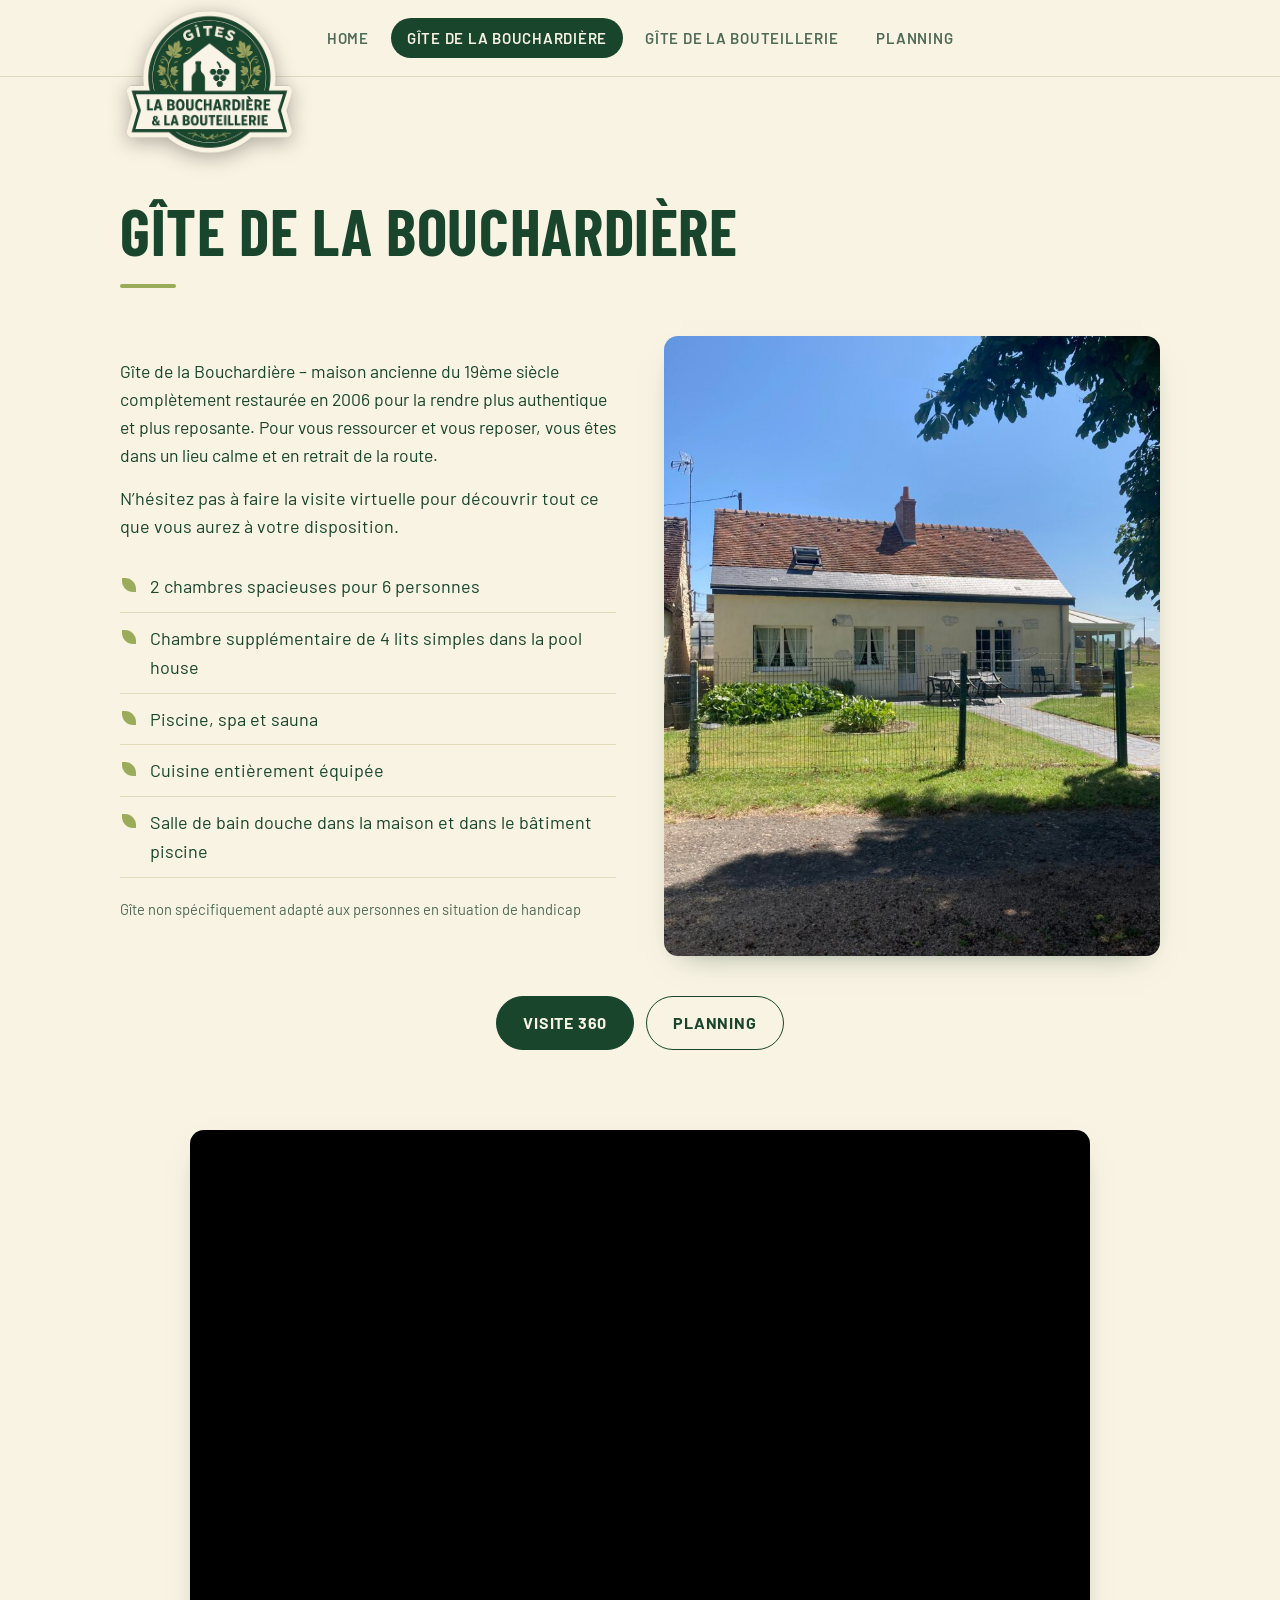
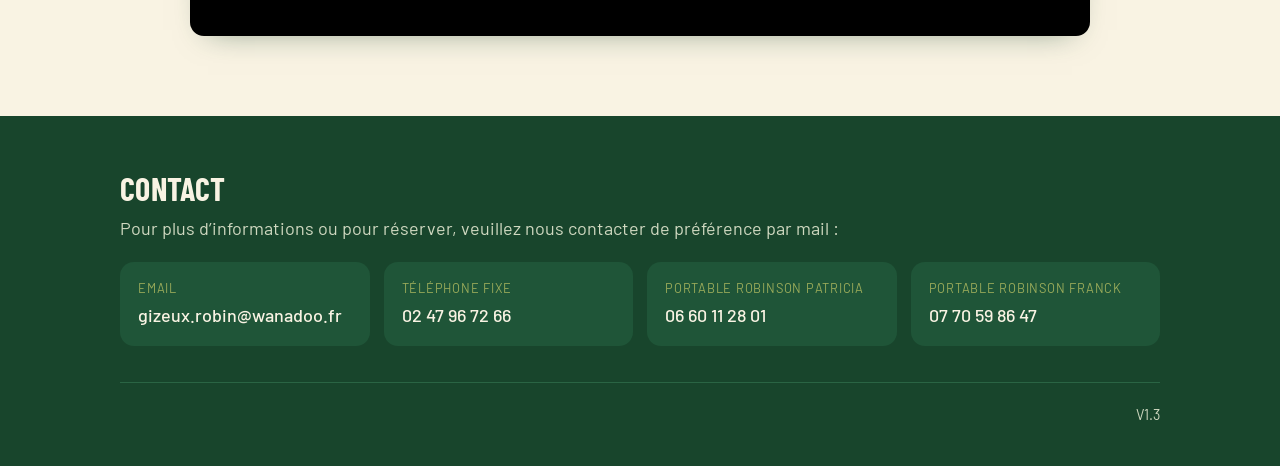
==== bouchardiere.html @ 1754db40 "Planning: photo de rappel au-dessus de chaque planning (V1.3) Co-Authored-By: Claude Sonnet 5.5 <nor" ====
<!DOCTYPE html>
<html lang="fr"><head><meta charset="utf-8"><meta name="viewport" content="width=device-width,initial-scale=1">
<title>Gîte de la Bouchardière</title><meta name="description" content="Gîte Robinson – Un gîte pour des vacances">
<link rel="preconnect" href="https://fonts.googleapis.com"><link rel="preconnect" href="https://fonts.gstatic.com" crossorigin>
<link href="https://fonts.googleapis.com/css2?family=Barlow+Condensed:wght@600;700&family=Barlow:wght@400;500;600&display=swap" rel="stylesheet">
<link rel="stylesheet" href="assets/style.css"></head><body>
<nav class="nav" aria-label="Navigation principale"><div class="wrap"><a class="brand" href="index.html" aria-label="Accueil"><img src="assets/logo-contour.png" alt="Gîtes La Bouchardière &amp; La Bouteillerie"></a><button class="burger" type="button" aria-label="Menu" aria-expanded="false" aria-controls="menu"><span></span><span></span><span></span></button><div class="links" id="menu"><a href="index.html">Home</a><a href="bouchardiere.html" aria-current="page">Gîte de la Bouchardière</a><a href="bouteillerie.html">Gîte de la Bouteillerie</a><a href="planning.html">Planning</a></div></div></nav>
<header class="title"><div class="wrap"><h1>Gîte de la Bouchardière</h1><hr></div></header>
<main class="wrap"><section class="gite tall rev"><div class="photo"><img src="assets/bouchardiere.jpg" alt="Gîte de la Bouchardière"></div>
<div class="text"><p class="lead">Gîte de la Bouchardière – maison ancienne du 19ème siècle complètement restaurée en 2006 pour la rendre plus authentique et plus reposante. Pour vous ressourcer et vous reposer, vous êtes dans un lieu calme et en retrait de la route.</p>
<p>N’hésitez pas à faire la visite virtuelle pour découvrir tout ce que vous aurez à votre disposition.</p>
<ul class="features"><li>2 chambres spacieuses pour 6 personnes</li><li>Chambre supplémentaire de 4 lits simples dans la pool house</li><li>Piscine, spa et sauna</li><li>Cuisine entièrement équipée</li><li>Salle de bain douche dans la maison et dans le bâtiment piscine</li></ul>
<p class="note">Gîte non spécifiquement adapté aux personnes en situation de handicap</p></div></section>
<div class="actions"><a class="btn primary" href="https://visite360gite.fr/v1/Bou/">Visite 360</a><a class="btn" href="planning-bouchardiere.html">Planning</a></div>
<div class="video"><iframe src="https://www.youtube-nocookie.com/embed/SOE2vzwjdvA" title="Vidéo du gîte de la Bouchardière" loading="lazy" allow="accelerometer; autoplay; clipboard-write; encrypted-media; gyroscope; picture-in-picture; web-share" referrerpolicy="strict-origin-when-cross-origin" allowfullscreen></iframe></div></main><footer><div class="wrap"><h3>Contact</h3>
<p>Pour plus d’informations ou pour réserver, veuillez nous contacter de préférence par mail :</p>
<ul class="contact">
<li><small>Email</small><a href="mailto:gizeux.robin@wanadoo.fr">gizeux.robin@wanadoo.fr</a></li>
<li><small>Téléphone fixe</small><a href="tel:0247967266">02 47 96 72 66</a></li>
<li><small>Portable Robinson Patricia</small><a href="tel:0660112801">06 60 11 28 01</a></li>
<li><small>Portable Robinson Franck</small><a href="tel:0770598647">07 70 59 86 47</a></li>
</ul>
<div class="legal"><span>V1.3</span></div></div></footer><script src="assets/main.js" defer></script></body></html>
---- assets/style.css ----
:root{--bg:#f9f3e3;--surface:#fffaf0;--ink:#18452c;--muted:#4f6b57;--accent:#18452c;--accent-ink:#f9f3e3;--olive:#9aab5a;--line:#e2d9bd;--radius:14px;--shadow:0 12px 30px -18px rgba(24,69,44,.55)}
*{box-sizing:border-box}
html{scroll-behavior:smooth}
body{margin:0;background:var(--bg);color:var(--ink);font:18px/1.6 'Barlow',system-ui,sans-serif;-webkit-font-smoothing:antialiased}
h1,h2,h3{font-family:'Barlow Condensed','Barlow',sans-serif;font-weight:700;text-transform:uppercase;line-height:1.05;letter-spacing:.01em;margin:0}
a{color:inherit}
.wrap{max-width:1080px;margin:0 auto;padding:0 20px}
/* nav */
.nav{position:sticky;top:0;z-index:10;background:color-mix(in srgb,var(--bg) 82%,transparent);backdrop-filter:blur(14px);border-bottom:1px solid var(--line)}
.nav .wrap{display:flex;gap:6px;align-items:center;justify-content:center;flex-wrap:wrap;padding-top:10px;padding-bottom:10px}
.nav a{text-decoration:none;font-size:15px;font-weight:600;text-transform:uppercase;letter-spacing:.05em;padding:8px 16px;border-radius:999px;color:var(--muted);transition:.2s}
.nav a:hover{color:var(--ink);background:var(--line)}
.nav a[aria-current=page]{background:var(--accent);color:var(--accent-ink)}
/* hero */
.hero{position:relative;min-height:62vh;display:grid;place-items:center;text-align:center;color:#fff;background:#3a4650 center/cover;isolation:isolate}
.hero::before{content:"";position:absolute;inset:0;background:linear-gradient(180deg,rgba(20,26,30,.35),rgba(20,26,30,.65));z-index:-1}
.hero h1{font-size:clamp(2.2rem,6vw,4.2rem);max-width:16ch;margin:0 auto;padding:0 20px;text-wrap:balance}
.hero hr{width:64px;border:0;border-top:2px solid rgba(255,255,255,.7);margin:24px auto 0}
/* page title */
.title{padding:64px 0 8px}
.title h1{font-size:clamp(2.4rem,6vw,4rem)}
.title hr{width:56px;border:0;border-top:4px solid var(--olive);margin:20px 0 0;border-radius:2px}
/* gite card */
.gite{display:grid;grid-template-columns:1fr 1fr;gap:48px;align-items:center;margin:40px 0}
.gite.rev .photo{order:2}
.photo img{width:100%;display:block;border-radius:var(--radius);box-shadow:var(--shadow);aspect-ratio:4/3;object-fit:cover}
.gite.tall .photo img{aspect-ratio:3/4;max-height:620px}
.text p{margin:0 0 14px}
.text p.lead{font-size:1.1rem}
.text p.note{color:var(--muted);font-size:.92rem;margin-top:20px}
.features{list-style:none;padding:0;margin:20px 0}
.features li{padding:11px 0 11px 30px;border-bottom:1px solid var(--line);position:relative}
.features li::before{content:"";position:absolute;left:2px;top:17px;width:14px;height:14px;border-radius:0 80% 0 80%;background:var(--olive)}
.actions{display:flex;flex-wrap:wrap;gap:12px;justify-content:center;margin:12px 0 80px}
.btn{display:inline-block;text-decoration:none;font-weight:700;text-transform:uppercase;letter-spacing:.05em;font-size:16px;padding:13px 26px;border-radius:999px;border:1.5px solid var(--accent);color:var(--accent);transition:.2s}
.btn:hover{transform:translateY(-2px)}
.btn.primary,.btn:hover{background:var(--accent);color:var(--accent-ink)}
/* home cards */
.cards{display:grid;grid-template-columns:repeat(auto-fit,minmax(280px,1fr));gap:24px;margin:56px 0 80px}
.card{position:relative;display:flex;align-items:flex-end;min-height:360px;border-radius:var(--radius);overflow:hidden;text-decoration:none;color:#fff;background:center/cover;box-shadow:var(--shadow);transition:transform .3s}
.card:hover{transform:translateY(-4px)}
.card::before{content:"";position:absolute;inset:0;background:linear-gradient(180deg,transparent 35%,rgba(10,14,16,.8))}
.card span{position:relative;padding:28px;font:700 1.9rem/1.1 'Barlow Condensed',sans-serif;text-transform:uppercase}
/* planning */
.plan{background:var(--surface);border:1px solid var(--line);border-radius:var(--radius);padding:20px;margin:24px 0;box-shadow:var(--shadow);overflow-x:auto}
.plan iframe{display:block;border:0;max-width:100%;margin:0 auto;border-radius:8px;background:#fff}
.plan+.plan{margin-top:-4px}
h2.sec{font-size:2rem;margin:48px 0 8px}
.linkcards{display:grid;grid-template-columns:repeat(auto-fit,minmax(260px,1fr));gap:16px;margin:40px 0 80px}
.linkcards .btn{text-align:center;padding:22px}
/* footer */
footer{background:var(--ink);color:var(--bg);border:0;padding:56px 0 40px}
footer h3{font-size:2rem;margin-bottom:8px}
footer p{color:#cfd8c0;margin:0 0 20px}
.contact{display:grid;grid-template-columns:repeat(auto-fit,minmax(220px,1fr));gap:14px;list-style:none;padding:0;margin:0}
.contact li{background:#1f5538;border:0;border-radius:14px;padding:16px 18px}
.contact small{display:block;color:var(--olive);font-size:.8rem;text-transform:uppercase;letter-spacing:.06em;margin-bottom:2px}
.contact a{text-decoration:none;font-weight:500;word-break:break-word}
.contact a:hover{color:var(--olive);text-decoration:underline}
@media(max-width:780px){.gite{grid-template-columns:1fr;gap:24px}.gite.rev .photo{order:0}.title{padding-top:40px}.hero{min-height:52vh}}
@media(prefers-reduced-motion:reduce){*{transition:none!important}html{scroll-behavior:auto}}

.plan{background:#fff}

/* accueil : photo plein écran + logo contouré */
.home-hero{position:relative;min-height:82vh;display:grid;place-items:center end;padding:110px max(20px,calc((100% - 1040px)/2)) 150px;background:linear-gradient(rgba(24,69,44,.55),rgba(24,69,44,.78)),url(bouchardiere.jpg) center 40%/cover}
.home-hero img{width:min(560px,92%);height:auto;display:block;filter:drop-shadow(0 24px 30px rgba(0,0,0,.45))}
.home .nav{position:absolute;left:0;right:0;background:transparent;border:0;backdrop-filter:none}
.home .nav a{color:#fff}.home .nav a:hover{background:rgba(255,255,255,.18);color:#fff}
.home .nav a[aria-current=page]{background:var(--bg);color:var(--ink)}
.home .cards{margin-top:-110px;position:relative;z-index:2}
@media(max-width:780px){.home-hero{place-items:center;padding-top:130px;min-height:70vh}}

.video{aspect-ratio:16/9;max-width:900px;margin:0 auto 80px;border-radius:var(--radius);overflow:hidden;box-shadow:var(--shadow);background:#000}
.video iframe{width:100%;height:100%;border:0;display:block}

/* ---------- Animations ---------- */
@keyframes rise{from{opacity:0;transform:translateY(24px)}to{opacity:1;transform:none}}
@keyframes pop{from{opacity:0;transform:scale(.88) rotate(-2deg)}to{opacity:1;transform:none}}
@keyframes drift{from{transform:scale(1.08)}to{transform:scale(1)}}
@keyframes bob{0%,100%{transform:translateY(0)}50%{transform:translateY(-6px)}}
.nav{animation:rise .6s both}
.home-hero img{animation:pop .9s cubic-bezier(.2,.8,.2,1) .15s both}
.home-hero{animation:drift 2.4s ease-out both}
.home-hero img{will-change:transform}
.js .rv{opacity:0;transform:translateY(28px);transition:opacity .7s ease,transform .7s cubic-bezier(.2,.8,.2,1)}
.js .rv.in{opacity:1;transform:none}
.js .card.rv{transition:opacity .7s ease,transform .7s cubic-bezier(.2,.8,.2,1),box-shadow .3s}
.js .card.rv.in:hover{transform:translateY(-6px)}
.card{background-size:cover;background-repeat:no-repeat;transition:transform .3s}
.card span{transition:transform .3s}.card:hover span{transform:translateX(6px)}
.photo img{transition:transform .6s}.photo:hover img{transform:scale(1.02)}
.btn{transition:transform .2s,background .2s,color .2s,box-shadow .2s}
.btn:hover{box-shadow:0 10px 20px -10px rgba(24,69,44,.6)}
.btn:active{transform:translateY(0) scale(.98)}
.nav a{position:relative}
.features li{transition:padding-left .25s}.features li:hover{padding-left:36px}
.title hr{transform-origin:left;animation:grow .8s .3s both}
@keyframes grow{from{transform:scaleX(0)}to{transform:none}}
.contact li{transition:transform .25s,background .25s}.contact li:hover{transform:translateY(-3px);background:#2a6444}
@media(prefers-reduced-motion:reduce){*,*::before,*::after{animation:none!important;transition:none!important}.js .rv{opacity:1;transform:none}}

/* ---------- Version ---------- */
.legal{margin-top:36px;padding-top:20px;border-top:1px solid #2a6444;text-align:right;font-size:.9rem;color:#cfd8c0}

/* ---------- Transitions entre les pages ---------- */
@view-transition{navigation:auto}
@keyframes page-out{to{opacity:0;transform:translateX(-40px)}}
@keyframes page-in{from{opacity:0;transform:translateX(40px)}}
::view-transition-old(root){animation:.28s ease-in both page-out}
::view-transition-new(root){animation:.4s ease-out .05s both page-in}
.nav{view-transition-name:nav}
::view-transition-group(nav){animation-duration:.3s}
::view-transition-old(nav),::view-transition-new(nav){animation:none;mix-blend-mode:normal}
@media(prefers-reduced-motion:reduce){::view-transition-group(*),::view-transition-old(*),::view-transition-new(*){animation:none!important}}

/* ---------- Logo en haut à gauche (grand en haut de page, réduit au défilement) ---------- */
.nav .wrap{position:relative;min-height:76px}
.nav .brand{position:absolute;left:20px;top:8px;padding:0!important;background:none!important;line-height:0;z-index:2;transition:transform .3s}
.nav .brand:hover{transform:scale(1.04)}
.nav .brand img{height:150px;width:auto;display:block;filter:drop-shadow(0 4px 10px rgba(0,0,0,.3));transition:height .35s cubic-bezier(.2,.8,.2,1)}
.nav.scrolled .brand img{height:60px}
.title{padding-top:120px}
.home-hero{min-height:62vh;padding:0}
.links{display:contents}
.burger{display:none}
html{-webkit-text-size-adjust:100%}
a,button{-webkit-tap-highlight-color:transparent}
@media(max-width:900px){
  /* barre compacte : logo à gauche, bouton menu à droite */
  .nav .wrap{flex-direction:row;justify-content:space-between;align-items:center;min-height:64px;padding:6px 16px;gap:0}
  .nav .brand{position:static;margin:0}
  .nav .brand img{height:52px}
  .nav.scrolled .brand img{height:40px}
  .burger{display:flex;flex-direction:column;justify-content:center;align-items:center;gap:5px;width:48px;height:48px;padding:0;border:0;background:none;cursor:pointer;border-radius:12px}
  .burger span{display:block;width:26px;height:2.5px;background:var(--ink);border-radius:2px;transition:transform .25s,opacity .2s}
  .nav.open .burger span:nth-child(1){transform:translateY(7.5px) rotate(45deg)}
  .nav.open .burger span:nth-child(2){opacity:0}
  .nav.open .burger span:nth-child(3){transform:translateY(-7.5px) rotate(-45deg)}
  .links{display:none;position:absolute;left:0;right:0;top:100%;flex-direction:column;gap:4px;padding:8px 16px 16px;background:var(--bg);border-bottom:1px solid var(--line);box-shadow:0 24px 30px -22px rgba(24,69,44,.6)}
  .nav.open .links{display:flex;animation:rise .25s both}
  .links a{display:block;padding:14px 16px;font-size:17px;border-radius:12px;color:var(--ink)}
  /* accueil : même barre que les autres pages */
  .home .nav{position:sticky;background:color-mix(in srgb,var(--bg) 88%,transparent);backdrop-filter:blur(14px);border-bottom:1px solid var(--line)}
  .home .nav .links a{color:var(--ink)}
  .home .nav .links a:hover{background:var(--line);color:var(--ink)}
  .home .nav .links a[aria-current=page]{background:var(--accent);color:var(--accent-ink)}
  .home-hero{min-height:240px}
  .home .cards{margin-top:-40px;gap:18px}
  .title{padding-top:32px}
  .title h1{font-size:2.3rem}
  .card{min-height:260px}
  .gite{margin:24px 0;gap:20px}
  .gite+.gite{margin-top:44px}
  .actions{flex-direction:column;align-items:stretch;gap:10px;margin-bottom:56px}
  .actions .btn{text-align:center;padding:15px 20px}
  .actions.left{margin-bottom:0}
  .features li{padding-top:13px;padding-bottom:13px}
  .features li:hover{padding-left:30px}
  .plan{padding:12px;-webkit-overflow-scrolling:touch}
  .contact li{padding:16px}
  .video{margin-bottom:48px;border-radius:12px}
  footer{padding:40px 0 32px}
  .legal{margin-top:28px}
}
@supports(padding:max(0px)){@media(max-width:900px){.nav .wrap{padding-left:max(16px,env(safe-area-inset-left));padding-right:max(16px,env(safe-area-inset-right))}}}
@media(prefers-reduced-motion:reduce){.nav .brand img{transition:none}}

/* Bouteillerie : maison / studio */
.text h2.sec{margin:0 0 14px;font-size:2.2rem}
.gite+.gite{margin-top:72px}
.actions.left{justify-content:flex-start;margin:8px 0 0}
h2.sec{scroll-margin-top:110px}

/* ---------- Plannings : photo de rappel ---------- */
.plancards{display:grid;grid-template-columns:repeat(auto-fit,minmax(260px,1fr));gap:24px;margin:40px 0 80px}
.pcard{display:block;text-decoration:none;color:var(--ink);background:var(--surface);border:1px solid var(--line);border-radius:var(--radius);overflow:hidden;box-shadow:var(--shadow);transition:transform .3s,box-shadow .3s}
.pcard:hover{transform:translateY(-4px)}
.pcard img{width:100%;aspect-ratio:16/10;object-fit:cover;display:block}
.pcard span{display:block;padding:16px 18px 18px;font:700 1.25rem/1.15 'Barlow Condensed',sans-serif;text-transform:uppercase;letter-spacing:.02em}
.plan-head{display:flex;align-items:center;gap:16px;margin:40px 0 8px;scroll-margin-top:110px}
.plan-head img{width:104px;height:72px;object-fit:cover;border-radius:12px;box-shadow:var(--shadow);flex:none}
.plan-head h2.sec{margin:0}
@media(max-width:900px){.plancards{margin:28px 0 56px;gap:18px}.plan-head{margin-top:28px;gap:12px}.plan-head img{width:84px;height:58px}}
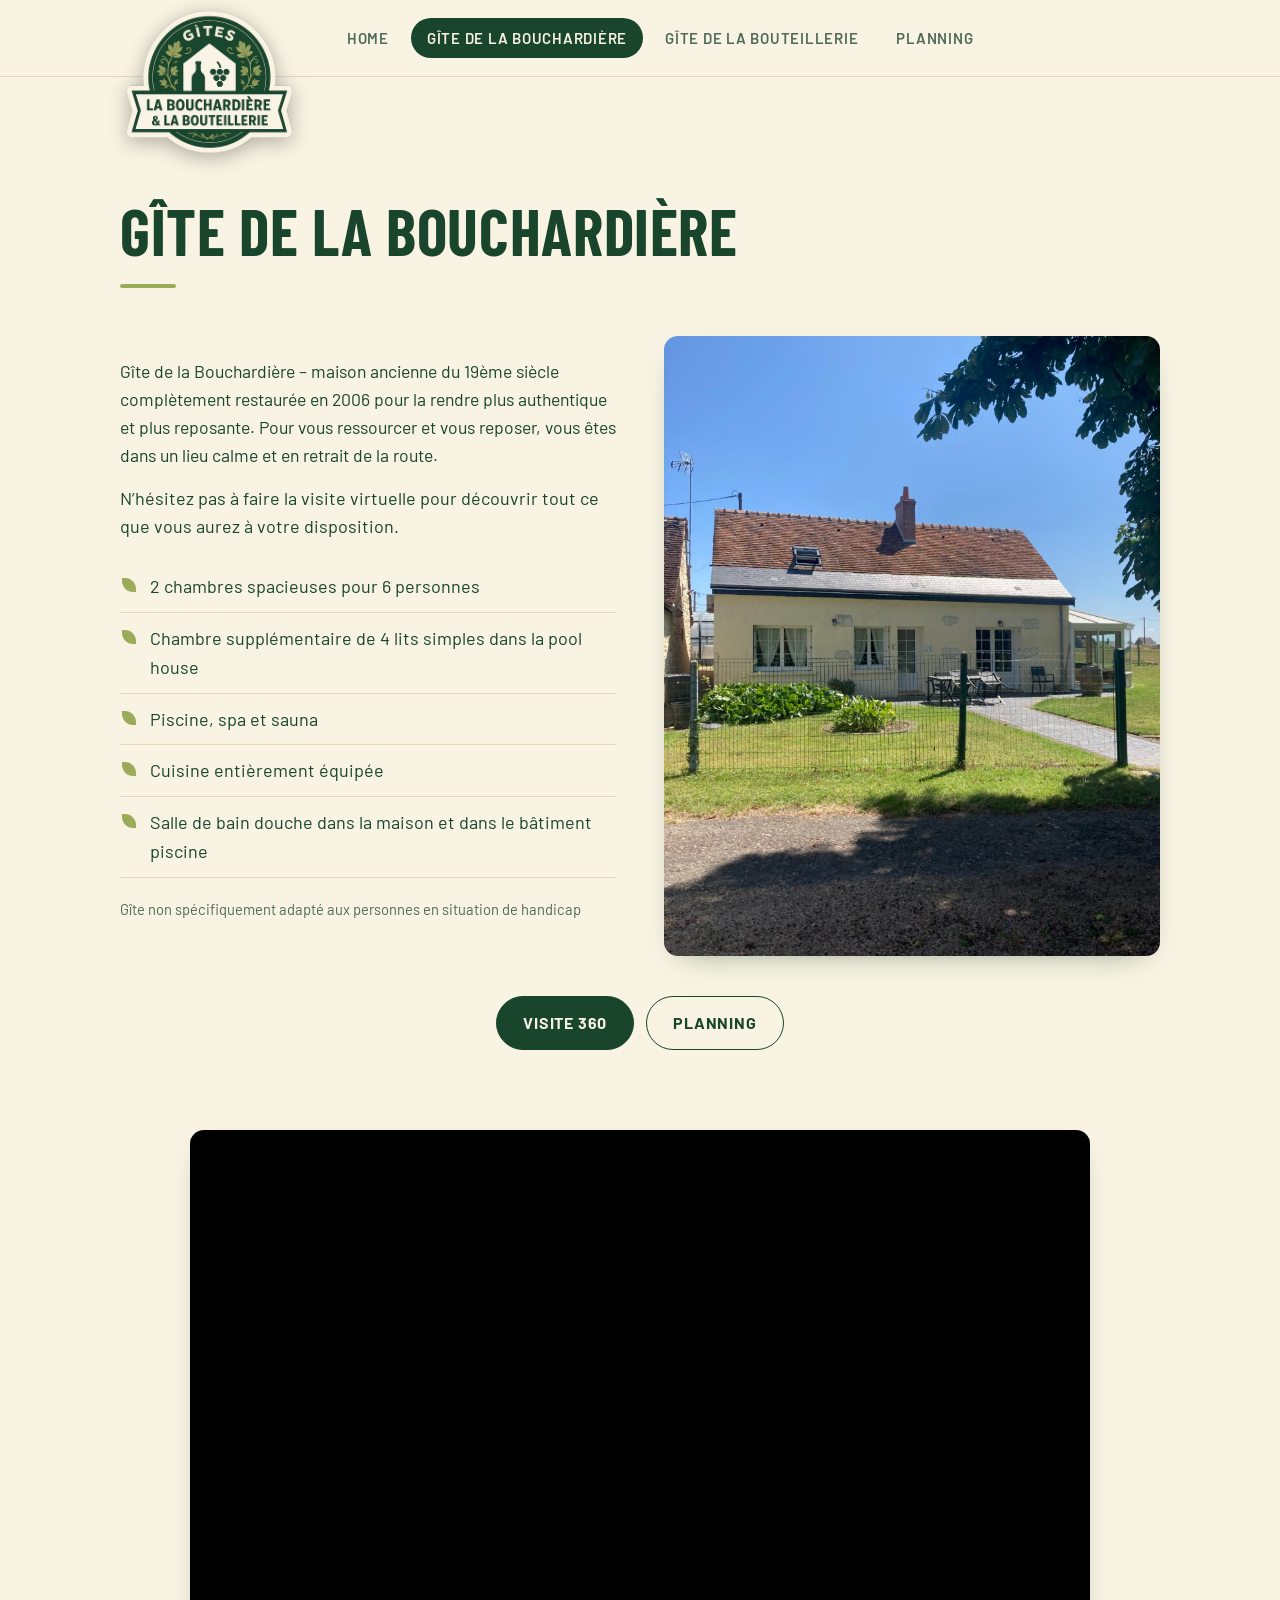
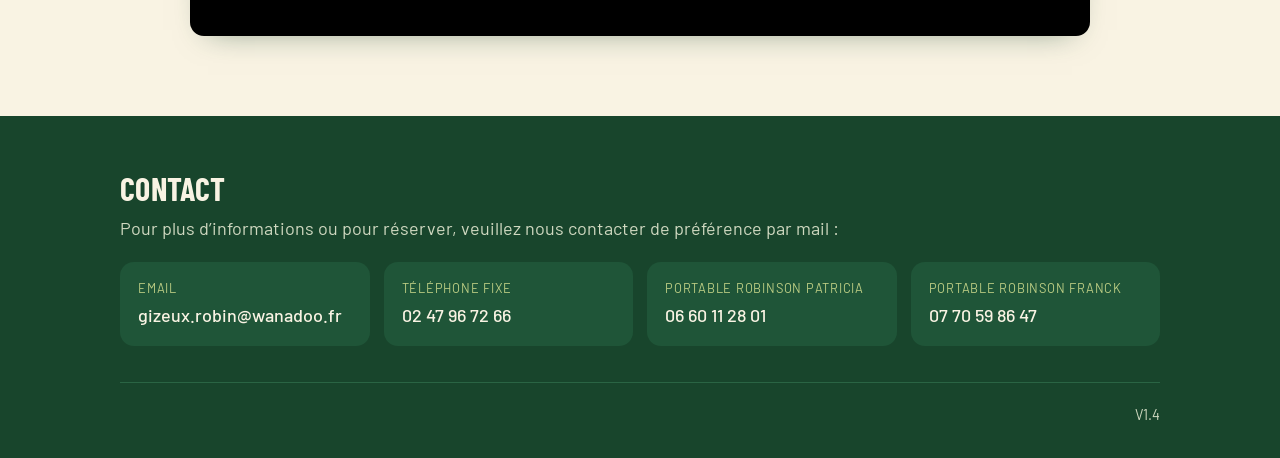
==== commit a016ae74: "Corrige les bugs d'interface (V1.4): débordement accueil, chevauchement logo/menu, menu accueil au d" ====
--- a/bouchardiere.html
+++ b/bouchardiere.html
@@ -20,4 +20,4 @@
 <li><small>Portable Robinson Patricia</small><a href="tel:0660112801">06 60 11 28 01</a></li>
 <li><small>Portable Robinson Franck</small><a href="tel:0770598647">07 70 59 86 47</a></li>
 </ul>
-<div class="legal"><span>V1.3</span></div></div></footer><script src="assets/main.js" defer></script></body></html>+<div class="legal"><span>V1.4</span></div></div></footer><script src="assets/main.js" defer></script></body></html>
--- a/assets/style.css
+++ b/assets/style.css
@@ -123,10 +123,12 @@
 .title{padding-top:120px}
 .home-hero{min-height:62vh;padding:0}
 .links{display:contents}
+.links a:first-child{margin-left:40px}
 .burger{display:none}
 html{-webkit-text-size-adjust:100%}
+html,body{overflow-x:clip}
 a,button{-webkit-tap-highlight-color:transparent}
-@media(max-width:900px){
+@media(max-width:1100px){
   /* barre compacte : logo à gauche, bouton menu à droite */
   .nav .wrap{flex-direction:row;justify-content:space-between;align-items:center;min-height:64px;padding:6px 16px;gap:0}
   .nav .brand{position:static;margin:0}
@@ -139,12 +141,15 @@
   .nav.open .burger span:nth-child(3){transform:translateY(-7.5px) rotate(-45deg)}
   .links{display:none;position:absolute;left:0;right:0;top:100%;flex-direction:column;gap:4px;padding:8px 16px 16px;background:var(--bg);border-bottom:1px solid var(--line);box-shadow:0 24px 30px -22px rgba(24,69,44,.6)}
   .nav.open .links{display:flex;animation:rise .25s both}
-  .links a{display:block;padding:14px 16px;font-size:17px;border-radius:12px;color:var(--ink)}
+  .links a,.links a:first-child{display:block;margin-left:0;padding:14px 16px;font-size:17px;border-radius:12px;color:var(--ink)}
   /* accueil : même barre que les autres pages */
   .home .nav{position:sticky;background:color-mix(in srgb,var(--bg) 88%,transparent);backdrop-filter:blur(14px);border-bottom:1px solid var(--line)}
   .home .nav .links a{color:var(--ink)}
   .home .nav .links a:hover{background:var(--line);color:var(--ink)}
   .home .nav .links a[aria-current=page]{background:var(--accent);color:var(--accent-ink)}
+  .title{padding-top:40px}
+}
+@media(max-width:900px){
   .home-hero{min-height:240px}
   .home .cards{margin-top:-40px;gap:18px}
   .title{padding-top:32px}
@@ -162,8 +167,9 @@
   .video{margin-bottom:48px;border-radius:12px}
   footer{padding:40px 0 32px}
   .legal{margin-top:28px}
+
 }
-@supports(padding:max(0px)){@media(max-width:900px){.nav .wrap{padding-left:max(16px,env(safe-area-inset-left));padding-right:max(16px,env(safe-area-inset-right))}}}
+@supports(padding:max(0px)){@media(max-width:1100px){.nav .wrap{padding-left:max(16px,env(safe-area-inset-left));padding-right:max(16px,env(safe-area-inset-right))}}}
 @media(prefers-reduced-motion:reduce){.nav .brand img{transition:none}}
 
 /* Bouteillerie : maison / studio */
@@ -182,3 +188,22 @@
 .plan-head img{width:104px;height:72px;object-fit:cover;border-radius:12px;box-shadow:var(--shadow);flex:none}
 .plan-head h2.sec{margin:0}
 @media(max-width:900px){.plancards{margin:28px 0 56px;gap:18px}.plan-head{margin-top:28px;gap:12px}.plan-head img{width:84px;height:58px}}
+
+/* ---------- Correctifs d'interface ---------- */
+/* Accueil (ordinateur) : le menu reste accessible au défilement */
+@media(min-width:1101px){
+  .home .nav{position:fixed;transition:background .3s,border-color .3s}
+  .home .nav.scrolled{background:color-mix(in srgb,var(--bg) 88%,transparent);backdrop-filter:blur(14px);border-bottom:1px solid var(--line)}
+  .home .nav.scrolled .links a{color:var(--muted)}
+  .home .nav.scrolled .links a:hover{background:var(--line);color:var(--ink)}
+  .home .nav.scrolled .links a[aria-current=page]{background:var(--accent);color:var(--accent-ink)}
+}
+/* Repère de focus visible au clavier */
+a:focus-visible,button:focus-visible{outline:3px solid var(--olive);outline-offset:3px}
+.nav a:focus-visible,.burger:focus-visible{outline-color:var(--accent)}
+footer a:focus-visible{outline-color:var(--olive)}
+/* Contraste des libellés du pied de page */
+.contact small{color:#bccd84}
+/* Encoche / barre d'accueil des téléphones */
+footer{padding-bottom:max(32px,env(safe-area-inset-bottom))}
+@media(max-width:1100px){html.menu-open body::after{content:"";position:fixed;inset:0;z-index:5;background:rgba(24,69,44,.28)}}
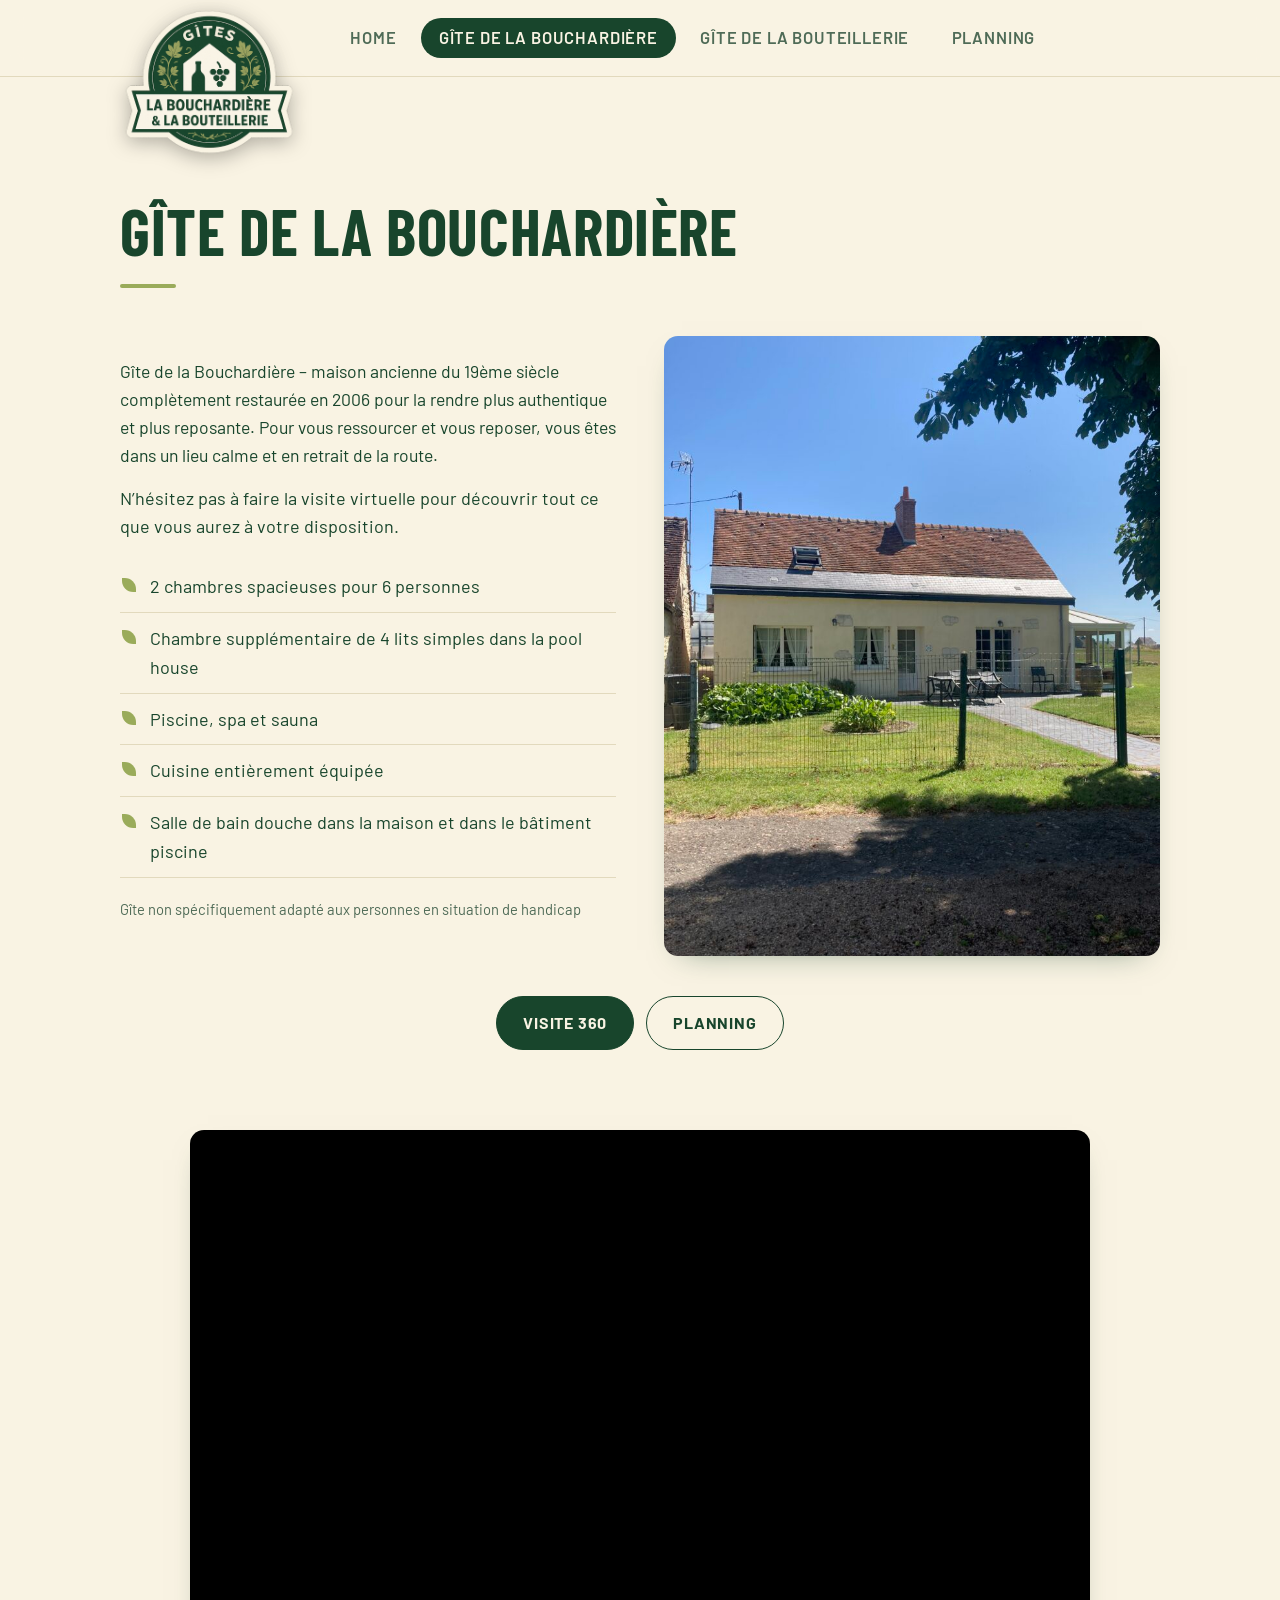
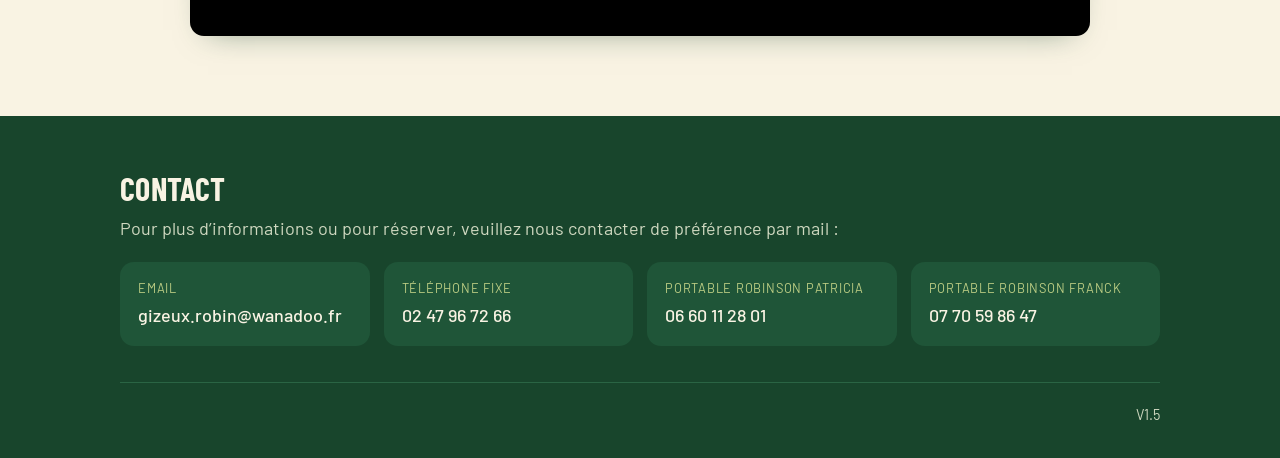
==== commit ddcc4945: "Menu fluide: police et boutons grandissent avec la largeur d'écran, hauteur du bandeau inchangée (V1" ====
--- a/bouchardiere.html
+++ b/bouchardiere.html
@@ -20,4 +20,4 @@
 <li><small>Portable Robinson Patricia</small><a href="tel:0660112801">06 60 11 28 01</a></li>
 <li><small>Portable Robinson Franck</small><a href="tel:0770598647">07 70 59 86 47</a></li>
 </ul>
-<div class="legal"><span>V1.4</span></div></div></footer><script src="assets/main.js" defer></script></body></html>+<div class="legal"><span>V1.5</span></div></div></footer><script src="assets/main.js" defer></script></body></html>
--- a/assets/style.css
+++ b/assets/style.css
@@ -207,3 +207,17 @@
 /* Encoche / barre d'accueil des téléphones */
 footer{padding-bottom:max(32px,env(safe-area-inset-bottom))}
 @media(max-width:1100px){html.menu-open body::after{content:"";position:fixed;inset:0;z-index:5;background:rgba(24,69,44,.28)}}
+
+/* ---------- Menu fluide (ordinateur) : la police et les boutons grandissent avec la largeur ---------- */
+@media(min-width:1101px){
+  /* hauteur du bandeau verrouillée : 76 px quelle que soit la taille des boutons */
+  .nav .wrap{height:76px;min-height:76px;padding-top:0;padding-bottom:0;flex-wrap:nowrap;justify-content:flex-start;box-sizing:border-box;
+    max-width:clamp(1080px,calc(1080px + (100vw - 1280px) * .5),1500px)}
+  /* le logo reste aligné sur la colonne de contenu */
+  .nav .brand{left:calc((100% - 1080px) / 2 + 20px)}
+  .links a{font-size:clamp(15px,calc(15px + (100vw - 1100px) * .0085),22px);line-height:1.2;padding:.62em 1.1em;white-space:nowrap}
+  /* place réservée au logo (marge 20 + largeur 178 + respiration 34) */
+  .links a:first-child{margin-left:calc((100% - 1080px) / 2 + 232px)}
+}
+/* Tablette / téléphone : le menu déroulant grandit un peu aussi */
+@media(max-width:1100px){.links a,.links a:first-child{font-size:clamp(17px,1.6vw + 7px,22px)}}
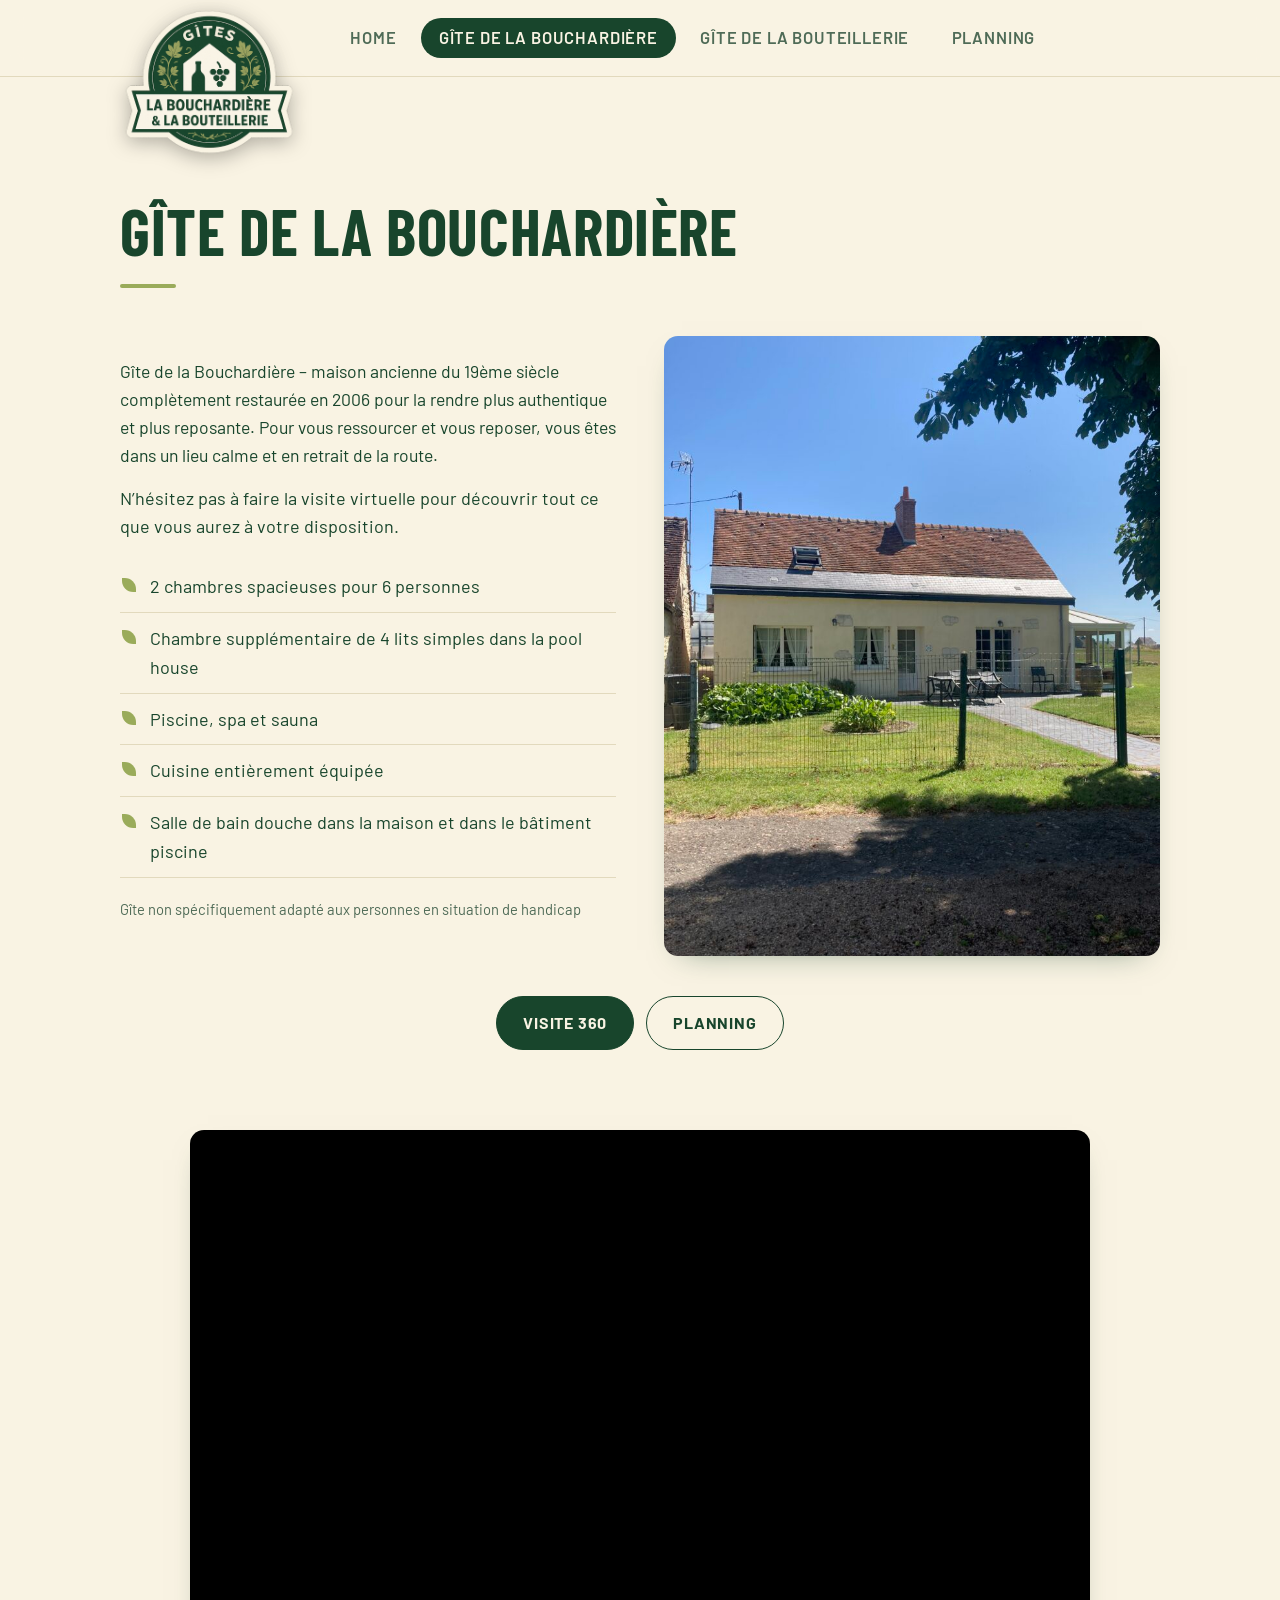
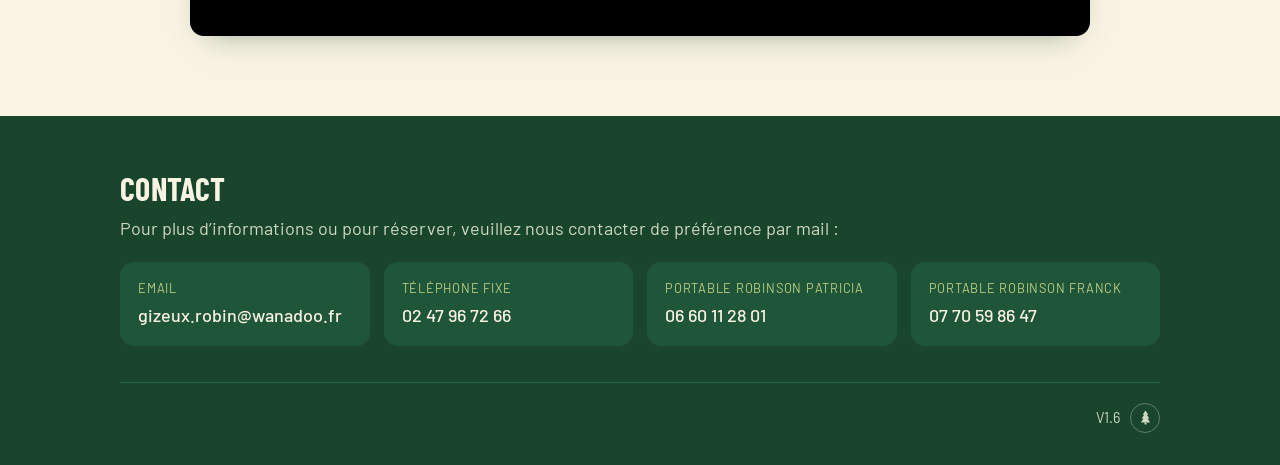
==== commit e5aa0795: "Thème de Noël activable à la main (bouton à côté du numéro de version), d'après la charte graphique " ====
--- a/bouchardiere.html
+++ b/bouchardiere.html
@@ -3,7 +3,7 @@
 <title>Gîte de la Bouchardière</title><meta name="description" content="Gîte Robinson – Un gîte pour des vacances">
 <link rel="preconnect" href="https://fonts.googleapis.com"><link rel="preconnect" href="https://fonts.gstatic.com" crossorigin>
 <link href="https://fonts.googleapis.com/css2?family=Barlow+Condensed:wght@600;700&family=Barlow:wght@400;500;600&display=swap" rel="stylesheet">
-<link rel="stylesheet" href="assets/style.css"></head><body>
+<link rel="stylesheet" href="assets/style.css"><link rel="stylesheet" href="assets/noel.css"><script>try{if(localStorage.getItem("gite-theme")==="noel")document.documentElement.classList.add("noel")}catch(e){}</script></head><body>
 <nav class="nav" aria-label="Navigation principale"><div class="wrap"><a class="brand" href="index.html" aria-label="Accueil"><img src="assets/logo-contour.png" alt="Gîtes La Bouchardière &amp; La Bouteillerie"></a><button class="burger" type="button" aria-label="Menu" aria-expanded="false" aria-controls="menu"><span></span><span></span><span></span></button><div class="links" id="menu"><a href="index.html">Home</a><a href="bouchardiere.html" aria-current="page">Gîte de la Bouchardière</a><a href="bouteillerie.html">Gîte de la Bouteillerie</a><a href="planning.html">Planning</a></div></div></nav>
 <header class="title"><div class="wrap"><h1>Gîte de la Bouchardière</h1><hr></div></header>
 <main class="wrap"><section class="gite tall rev"><div class="photo"><img src="assets/bouchardiere.jpg" alt="Gîte de la Bouchardière"></div>
@@ -20,4 +20,4 @@
 <li><small>Portable Robinson Patricia</small><a href="tel:0660112801">06 60 11 28 01</a></li>
 <li><small>Portable Robinson Franck</small><a href="tel:0770598647">07 70 59 86 47</a></li>
 </ul>
-<div class="legal"><span>V1.5</span></div></div></footer><script src="assets/main.js" defer></script></body></html>+<div class="legal"><span>V1.6</span><button class="noel-btn" type="button" aria-pressed="false" aria-label="Activer le thème de Noël" title="Activer le thème de Noël"><svg viewBox="0 0 24 24" fill="currentColor" aria-hidden="true"><path d="M12 2l4 6h-2.2l3.7 5.5h-2.6L18.5 19h-13l3.6-5.5H6.5L10.2 8H8z"/><rect x="10.6" y="19" width="2.8" height="3" rx=".5"/></svg></button></div></div></footer><script src="assets/main.js" defer></script><script src="assets/noel.js" defer></script></body></html>
--- a/assets/noel.css
+++ b/assets/noel.css
@@ -0,0 +1,130 @@
+/* =====================================================================
+   Thème de Noël — d'après la charte graphique « Thème Noël » (C02)
+   Actif uniquement quand <html> porte la classe .noel
+   Nuit (fonds) · sapin (surfaces) · rouge Noël (actions) · or (détails) · crème (texte)
+   ===================================================================== */
+
+/* ---------- Bouton d'activation (à côté du numéro de version) ---------- */
+.legal{display:flex;justify-content:flex-end;align-items:center;gap:10px}
+.noel-btn{display:inline-flex;align-items:center;justify-content:center;width:30px;height:30px;padding:0;border-radius:50%;
+  border:1px solid rgba(249,243,227,.32);background:transparent;color:#cfd8c0;cursor:pointer;transition:color .25s,border-color .25s,box-shadow .25s,background .25s}
+.noel-btn svg{width:17px;height:17px;display:block}
+.noel-btn:hover{color:#fff;border-color:rgba(249,243,227,.7)}
+.noel-btn[aria-pressed=true]{color:#ffd54f;border-color:rgba(255,213,79,.8);background:rgba(255,213,79,.12);box-shadow:0 0 12px rgba(255,213,79,.45)}
+
+/* ---------- Palette ---------- */
+html.noel{
+  --bg:#0a1b3d;--surface:rgba(20,66,48,.78);--ink:#fff8e1;--muted:rgba(255,248,225,.74);
+  --accent:#e53935;--accent-ink:#fff;--line:rgba(255,213,79,.24);--olive:#ffd54f;
+  --radius:18px;--shadow:0 8px 16px rgba(0,0,0,.45);
+  --or:#ffd54f;--rouge:#e53935;--nuit:#0a1b3d;--sapin:#0b3b2a;
+  background:#0a1b3d;color-scheme:dark;
+}
+html.noel body{background:transparent;color:var(--ink);font-family:'Inter',system-ui,sans-serif;font-size:16.5px;line-height:1.6;padding-top:34px}
+
+/* ---------- Fond du ciel : dégradé nuit → sarcelle → sapin, lueurs, étoiles fixes, lune ---------- */
+html.noel body::before{content:"";position:fixed;inset:0;z-index:-1;pointer-events:none;
+  background:
+   radial-gradient(circle at 86% 21%,#fffbe6 0 13px,rgba(255,251,230,.38) 14px,rgba(255,251,230,.1) 40px,transparent 78px),
+   radial-gradient(1.5px 1.5px at 12% 18%,#fff 98%,transparent),radial-gradient(1.2px 1.2px at 27% 9%,#fff 98%,transparent),
+   radial-gradient(1.8px 1.8px at 41% 26%,#fff 98%,transparent),radial-gradient(1.3px 1.3px at 58% 12%,#fff 98%,transparent),
+   radial-gradient(1.5px 1.5px at 69% 31%,#fff 98%,transparent),radial-gradient(1.2px 1.2px at 7% 39%,#fff 98%,transparent),
+   radial-gradient(1.6px 1.6px at 93% 44%,#fff 98%,transparent),radial-gradient(1.3px 1.3px at 49% 47%,#fff 98%,transparent),
+   radial-gradient(ellipse 60% 40% at 100% 0,rgba(229,57,53,.38),transparent 70%),
+   radial-gradient(ellipse 55% 45% at 0 40%,rgba(255,213,79,.12),transparent 70%),
+   linear-gradient(180deg,#0a1b3d 0%,#0b3144 48%,#0b3b2a 100%)}
+.noel-snow{position:fixed;inset:0;width:100vw;height:100vh;z-index:-1;pointer-events:none}
+.noel-sleigh{position:fixed;left:0;z-index:-1;pointer-events:none;filter:blur(1.3px);opacity:0;will-change:transform}
+
+/* ---------- Guirlande (en haut de page) ---------- */
+.noel-garland{position:absolute;top:0;left:0;right:0;height:34px;z-index:30;pointer-events:none;overflow:hidden}
+.noel-garland svg{position:absolute;inset:0}
+.noel-garland .b{position:absolute;width:7px;height:11px;margin-left:-3.5px;border-radius:50% 50% 45% 45%/60% 60% 40% 40%;background:var(--c);
+  box-shadow:0 0 5px 2px var(--c);animation:noel-tw 1.9s ease-in-out infinite}
+.noel-garland .b::before{content:"";position:absolute;left:1.5px;top:-3px;width:4px;height:3.5px;border-radius:1px;background:#2d5a3f}
+@keyframes noel-tw{0%,100%{opacity:1;box-shadow:0 0 5px 2px var(--c)}50%{opacity:.55;box-shadow:0 0 1px 0 var(--c)}}
+html.noel-still .noel-garland .b{animation:none;opacity:.9}
+
+/* ---------- Typographie : Playfair (titres) + Inter (texte) ---------- */
+html.noel h1,html.noel h2,html.noel h3{font-family:'Playfair Display',Georgia,serif;font-weight:600;text-transform:none;letter-spacing:-.5px;line-height:1.15}
+html.noel .title h1{color:#e53935;font-size:clamp(2.1rem,5vw,3.3rem)}
+html.noel .title hr{border-top-color:#ffd54f;width:64px;border-top-width:2px;opacity:.9}
+html.noel h2.sec,html.noel .text h2.sec{font-family:'Inter',sans-serif;font-weight:600;letter-spacing:0;color:#ffd54f;font-size:clamp(1.25rem,2vw,1.55rem)}
+html.noel .text p.lead{font-size:1.05rem}
+html.noel .text p.note{color:var(--muted)}
+html.noel footer h3{font-family:'Inter',sans-serif;font-weight:600;letter-spacing:0;color:#ffd54f;font-size:1.4rem}
+
+/* ---------- Barre de navigation : dégradé sapin, liseré or ---------- */
+html.noel .nav,html.noel body.home .nav.scrolled{background:linear-gradient(180deg,rgba(20,66,48,.78),rgba(10,38,28,.82));
+  border-bottom:1px solid rgba(255,213,79,.4);backdrop-filter:blur(14px)}
+html.noel .links a{color:var(--muted);font-family:'Inter',sans-serif;font-weight:600;text-transform:none;letter-spacing:.01em}
+html.noel .links a:hover{color:#fff;background:rgba(255,248,225,.12)}
+html.noel .nav a[aria-current=page],html.noel body.home .nav a[aria-current=page],html.noel body.home .nav.scrolled .links a[aria-current=page]{
+  color:#fff;background:linear-gradient(180deg,#ef5350,#b71c1c);box-shadow:inset 0 1px 0 rgba(255,255,255,.45),0 4px 12px rgba(198,40,40,.45)}
+html.noel .nav a:focus-visible,html.noel .burger:focus-visible,html.noel a:focus-visible,html.noel button:focus-visible{outline-color:#ffd54f}
+html.noel .burger span{background:#fff8e1}
+html.noel body.home .nav{background:transparent;border-bottom:0;backdrop-filter:none}
+html.noel body.home .links a{color:#fff8e1}
+html.noel body.home .nav.scrolled .links a{color:var(--muted)}
+/* le menu de l'accueil (fixe sur ordinateur) glisse sous la guirlande, puis remonte */
+@media(min-width:1101px){
+  html.noel body.home .nav{top:34px}
+  html.noel body.home .nav.scrolled{top:0}
+}
+@media(max-width:1100px){
+  html.noel body.home .nav{background:linear-gradient(180deg,rgba(20,66,48,.9),rgba(10,38,28,.92));border-bottom:1px solid rgba(255,213,79,.4)}
+  html.noel .links{background:#0a2a22;border-bottom:1px solid rgba(255,213,79,.4);box-shadow:0 24px 30px -22px rgba(0,0,0,.7)}
+  html.noel .links a,html.noel body.home .links a{color:#fff8e1}
+  html.noel .nav .brand{position:relative;left:0;top:0}
+}
+/* logo : bonnet de Père Noël */
+html.noel .nav .brand::after{content:"";position:absolute;top:-7%;right:-8%;width:46%;aspect-ratio:1;background:url(noel/hat.svg) center/contain no-repeat;transform:rotate(7deg);pointer-events:none;filter:drop-shadow(0 2px 3px rgba(0,0,0,.35))}
+
+/* ---------- Accueil ---------- */
+html.noel .home-hero{background:linear-gradient(rgba(10,27,61,.5),rgba(11,59,42,.82)),url(bouchardiere.jpg) center 40%/cover}
+html.noel .card{box-shadow:inset 0 0 0 1.5px rgba(255,213,79,.55),0 8px 16px rgba(0,0,0,.45)}
+html.noel .card::before{background:linear-gradient(180deg,transparent 35%,rgba(10,27,61,.88))}
+html.noel .card span{font:600 clamp(1.4rem,2.2vw,1.8rem)/1.15 'Playfair Display',Georgia,serif;text-transform:none;letter-spacing:-.4px;color:#fff8e1}
+
+/* ---------- Pages gîtes ---------- */
+html.noel .photo img{box-shadow:inset 0 0 0 1.5px rgba(255,213,79,.55),0 8px 16px rgba(0,0,0,.45);outline:1.5px solid rgba(255,213,79,.55);outline-offset:-1.5px}
+html.noel .features li{border-bottom-color:rgba(255,213,79,.22)}
+html.noel .features li::before{background:#ffd54f;border-radius:50%;width:8px;height:8px;top:20px;left:5px;box-shadow:0 0 8px rgba(255,213,79,.6)}
+html.noel .video{box-shadow:0 0 0 1.5px rgba(255,213,79,.55),0 8px 16px rgba(0,0,0,.45)}
+
+/* ---------- Boutons : rouge Noël = actions ---------- */
+html.noel .btn{font-family:'Inter',sans-serif;font-weight:600;text-transform:none;letter-spacing:.01em;color:#fff;border:1.5px solid rgba(255,213,79,.55);background:transparent}
+html.noel .btn.primary,html.noel .btn:hover,html.noel .pcard:hover{color:#fff}
+html.noel .btn.primary,html.noel .btn:hover{background:linear-gradient(180deg,#ef5350,#c62828);border-color:transparent;
+  box-shadow:inset 0 1px 0 rgba(255,255,255,.4),0 8px 18px rgba(198,40,40,.5)}
+html.noel .btn:hover{transform:translateY(-2px)}
+
+/* ---------- Plannings ---------- */
+html.noel .plan{background:#fff8e1;border-color:rgba(255,213,79,.5);box-shadow:0 8px 16px rgba(0,0,0,.45)}
+html.noel .pcard{color:#fff8e1;background:linear-gradient(180deg,rgba(30,92,64,.55),rgba(12,44,32,.55));border:1px solid rgba(255,213,79,.4);box-shadow:0 8px 16px rgba(0,0,0,.45)}
+html.noel .pcard span{font:600 1.25rem/1.25 'Playfair Display',Georgia,serif;text-transform:none;letter-spacing:-.2px}
+html.noel .plan-head img{box-shadow:0 0 0 1.5px rgba(255,213,79,.55),0 6px 12px rgba(0,0,0,.4)}
+
+/* ---------- Pied de page = « barre » sapin, avec neige épaisse et confiserie ---------- */
+html.noel footer{position:relative;z-index:1;margin-top:0;color:#fff8e1;border:0;border-top:1px solid rgba(255,213,79,.4);
+  background:linear-gradient(180deg,#14422f,#0a261c);padding-bottom:max(32px,env(safe-area-inset-bottom))}
+html.noel footer p{color:var(--muted)}
+html.noel .contact li{background:rgba(255,248,225,.08);border:1px solid rgba(255,213,79,.3);box-shadow:none}
+html.noel .contact small{color:#ffd54f;font-size:.72rem;letter-spacing:.03em}
+html.noel .contact a:hover{color:#ffd54f}
+html.noel .contact a{color:#fff8e1}
+html.noel .legal{border-top-color:rgba(255,213,79,.28);color:var(--muted)}
+html.noel footer::before{content:"";position:absolute;left:0;right:0;bottom:calc(100% - 3px);height:46px;z-index:3;pointer-events:none;
+  background:url(noel/hills-front.svg) center bottom/100% 100% no-repeat,url(noel/hills-back.svg) center bottom/100% 100% no-repeat}
+.noel-decor{position:absolute;left:50%;bottom:calc(100% + 19px);transform:translateX(-50%);width:min(1080px,100%);padding:0 20px;box-sizing:border-box;
+  display:flex;justify-content:space-between;align-items:flex-end;z-index:2;pointer-events:none}
+.noel-decor img{display:block;height:auto}
+.noel-decor .cane{width:32px}.noel-decor .lol{width:25px}.noel-decor .bon{width:34px;margin-bottom:6px}.noel-decor .house{width:92px}
+.noel-decor .flip{transform:scaleX(-1)}
+@media(max-width:700px){.noel-decor{padding:0 12px}.noel-decor .cane{width:24px}.noel-decor .lol{width:19px}.noel-decor .house{width:68px}.noel-decor .hide-s{display:none}}
+
+/* place réservée au décor de confiserie au-dessus du pied de page */
+html.noel main.wrap{padding-bottom:124px}
+html.noel .actions,html.noel .video{margin-bottom:0}
+html.noel body.home main.wrap{padding-bottom:32px}
+@media(max-width:700px){html.noel main.wrap{padding-bottom:92px}html.noel body.home main.wrap{padding-bottom:28px}}
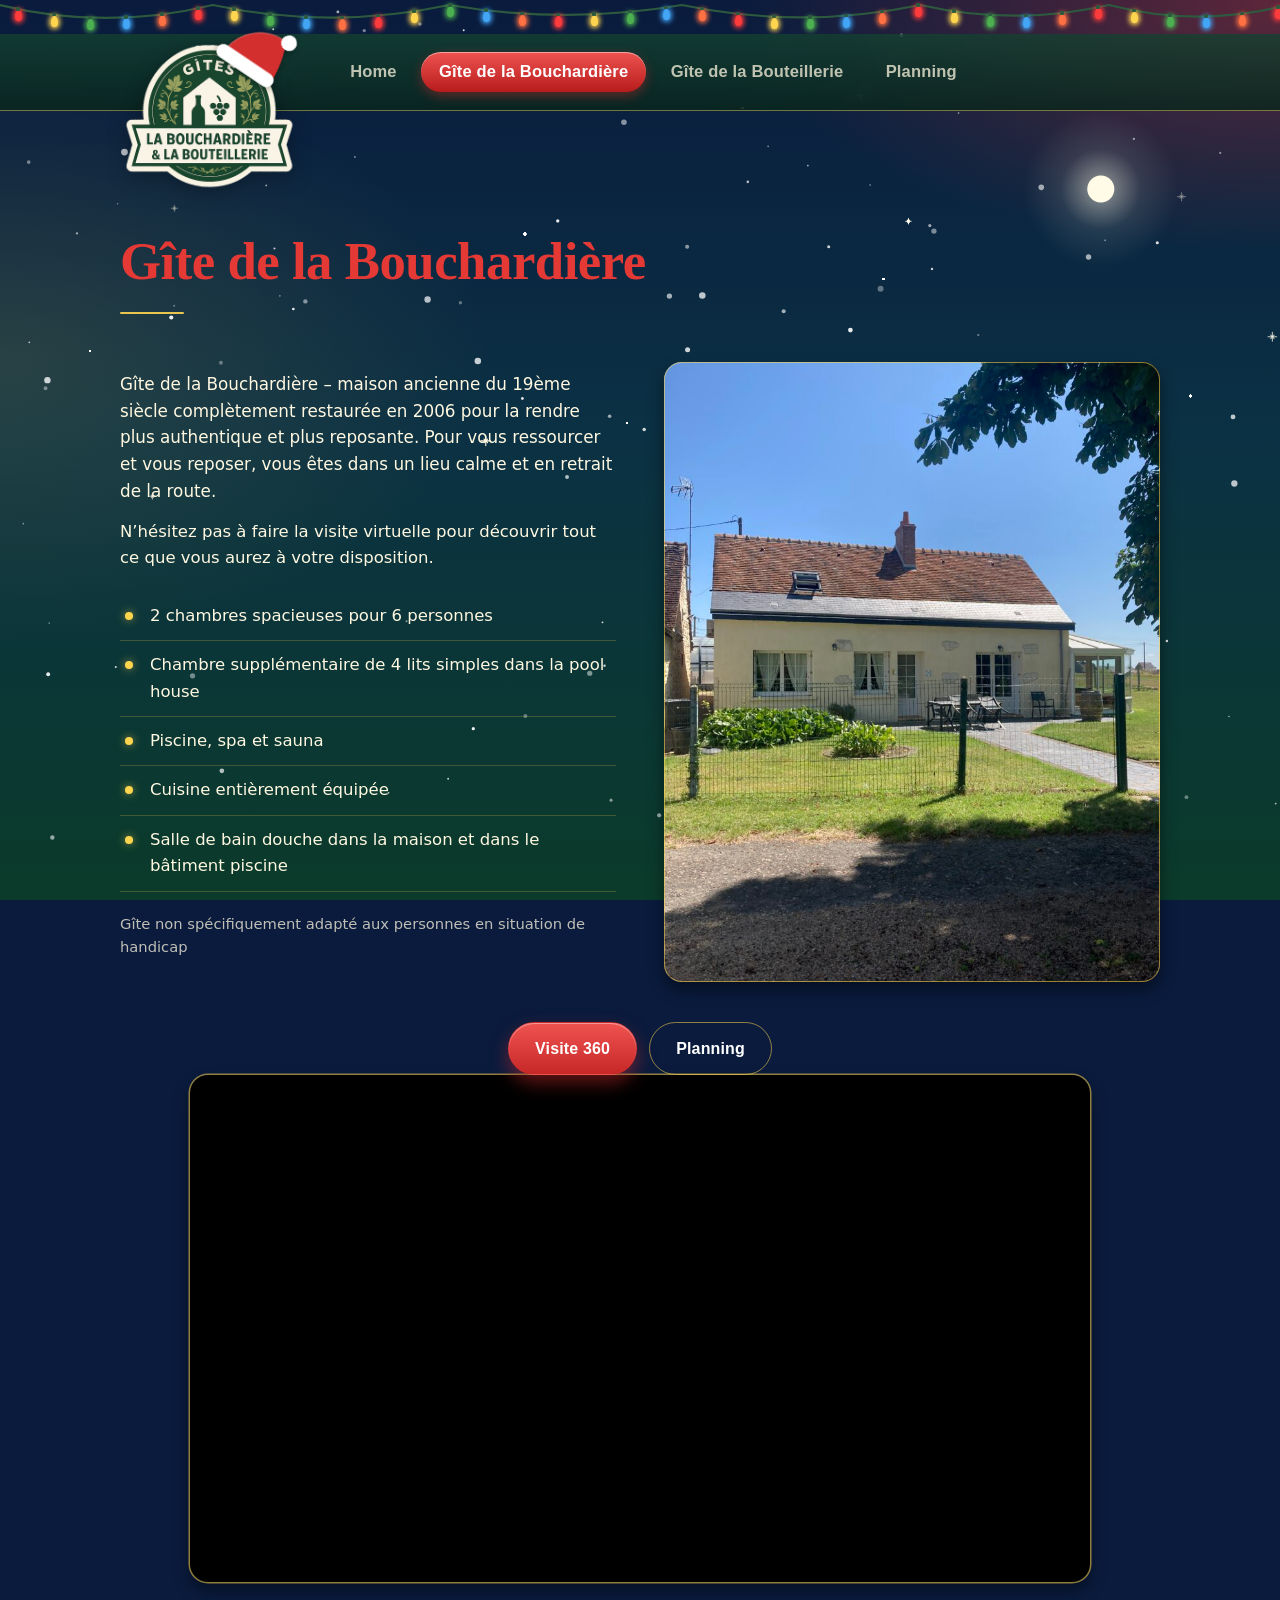
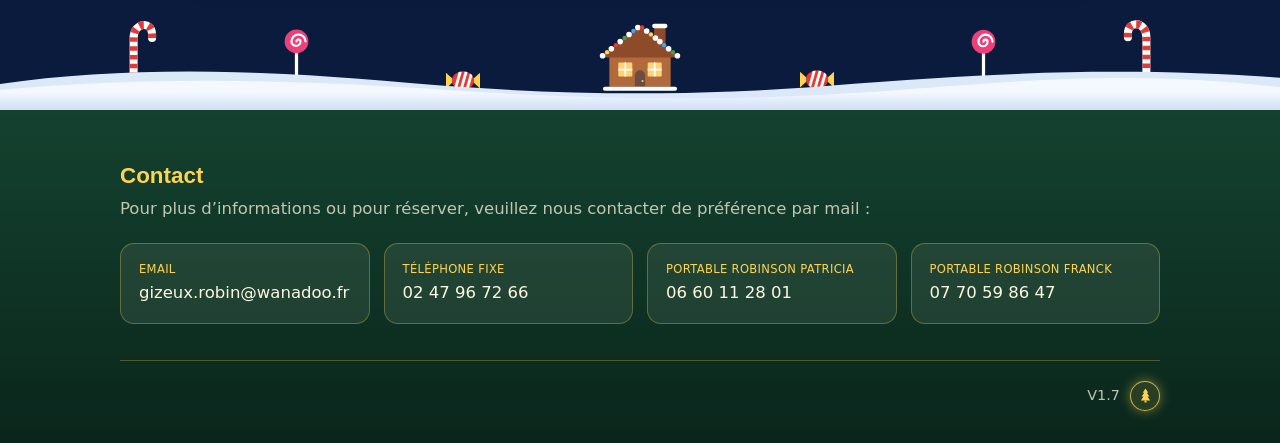
==== commit 6f83b7fd: "Noël: bonnet posé sur le badge, décor planté sur le relief de la neige, activation auto du 1er au 26" ====
--- a/bouchardiere.html
+++ b/bouchardiere.html
@@ -3,7 +3,7 @@
 <title>Gîte de la Bouchardière</title><meta name="description" content="Gîte Robinson – Un gîte pour des vacances">
 <link rel="preconnect" href="https://fonts.googleapis.com"><link rel="preconnect" href="https://fonts.gstatic.com" crossorigin>
 <link href="https://fonts.googleapis.com/css2?family=Barlow+Condensed:wght@600;700&family=Barlow:wght@400;500;600&display=swap" rel="stylesheet">
-<link rel="stylesheet" href="assets/style.css"><link rel="stylesheet" href="assets/noel.css"><script>try{if(localStorage.getItem("gite-theme")==="noel")document.documentElement.classList.add("noel")}catch(e){}</script></head><body>
+<link rel="stylesheet" href="assets/style.css"><link rel="stylesheet" href="assets/noel.css"><script>!function(){var n=new Date,v;try{v=localStorage.getItem("gite-theme")}catch(e){}if(!v){var m=document.cookie.match(/(?:^|; )gite-theme=([^;]+)/);v=m&&m[1]}if(v==="noel"||(v!=="off-"+n.getFullYear()&&n.getMonth()==11&&n.getDate()<27))document.documentElement.classList.add("noel")}()</script></head><body>
 <nav class="nav" aria-label="Navigation principale"><div class="wrap"><a class="brand" href="index.html" aria-label="Accueil"><img src="assets/logo-contour.png" alt="Gîtes La Bouchardière &amp; La Bouteillerie"></a><button class="burger" type="button" aria-label="Menu" aria-expanded="false" aria-controls="menu"><span></span><span></span><span></span></button><div class="links" id="menu"><a href="index.html">Home</a><a href="bouchardiere.html" aria-current="page">Gîte de la Bouchardière</a><a href="bouteillerie.html">Gîte de la Bouteillerie</a><a href="planning.html">Planning</a></div></div></nav>
 <header class="title"><div class="wrap"><h1>Gîte de la Bouchardière</h1><hr></div></header>
 <main class="wrap"><section class="gite tall rev"><div class="photo"><img src="assets/bouchardiere.jpg" alt="Gîte de la Bouchardière"></div>
@@ -20,4 +20,4 @@
 <li><small>Portable Robinson Patricia</small><a href="tel:0660112801">06 60 11 28 01</a></li>
 <li><small>Portable Robinson Franck</small><a href="tel:0770598647">07 70 59 86 47</a></li>
 </ul>
-<div class="legal"><span>V1.6</span><button class="noel-btn" type="button" aria-pressed="false" aria-label="Activer le thème de Noël" title="Activer le thème de Noël"><svg viewBox="0 0 24 24" fill="currentColor" aria-hidden="true"><path d="M12 2l4 6h-2.2l3.7 5.5h-2.6L18.5 19h-13l3.6-5.5H6.5L10.2 8H8z"/><rect x="10.6" y="19" width="2.8" height="3" rx=".5"/></svg></button></div></div></footer><script src="assets/main.js" defer></script><script src="assets/noel.js" defer></script></body></html>+<div class="legal"><span>V1.7</span><button class="noel-btn" type="button" aria-pressed="false" aria-label="Activer le thème de Noël" title="Activer le thème de Noël"><svg viewBox="0 0 24 24" fill="currentColor" aria-hidden="true"><path d="M12 2l4 6h-2.2l3.7 5.5h-2.6L18.5 19h-13l3.6-5.5H6.5L10.2 8H8z"/><rect x="10.6" y="19" width="2.8" height="3" rx=".5"/></svg></button></div></div></footer><script src="assets/main.js" defer></script><script src="assets/noel.js" defer></script></body></html>
--- a/assets/noel.css
+++ b/assets/noel.css
@@ -77,8 +77,10 @@
   html.noel .links a,html.noel body.home .links a{color:#fff8e1}
   html.noel .nav .brand{position:relative;left:0;top:0}
 }
-/* logo : bonnet de Père Noël */
-html.noel .nav .brand::after{content:"";position:absolute;top:-7%;right:-8%;width:46%;aspect-ratio:1;background:url(noel/hat.svg) center/contain no-repeat;transform:rotate(7deg);pointer-events:none;filter:drop-shadow(0 2px 3px rgba(0,0,0,.35))}
+/* logo : bonnet de Père Noël, posé sur le haut du badge (centre 49,9 % / 46 %, rayon 33,9 % de la largeur du logo),
+   le bord blanc suit la courbe du cercle à environ 38° à droite de la verticale */
+html.noel .nav .brand::after{content:"";position:absolute;left:49.8%;top:-20.3%;width:42%;aspect-ratio:1;background:url(noel/hat.svg) center/contain no-repeat;
+  transform-origin:48% 71.5%;transform:rotate(34deg);pointer-events:none;filter:drop-shadow(0 2px 3px rgba(0,0,0,.4))}
 
 /* ---------- Accueil ---------- */
 html.noel .home-hero{background:linear-gradient(rgba(10,27,61,.5),rgba(11,59,42,.82)),url(bouchardiere.jpg) center 40%/cover}
@@ -116,12 +118,9 @@
 html.noel .legal{border-top-color:rgba(255,213,79,.28);color:var(--muted)}
 html.noel footer::before{content:"";position:absolute;left:0;right:0;bottom:calc(100% - 3px);height:46px;z-index:3;pointer-events:none;
   background:url(noel/hills-front.svg) center bottom/100% 100% no-repeat,url(noel/hills-back.svg) center bottom/100% 100% no-repeat}
-.noel-decor{position:absolute;left:50%;bottom:calc(100% + 19px);transform:translateX(-50%);width:min(1080px,100%);padding:0 20px;box-sizing:border-box;
-  display:flex;justify-content:space-between;align-items:flex-end;z-index:2;pointer-events:none}
-.noel-decor img{display:block;height:auto}
-.noel-decor .cane{width:32px}.noel-decor .lol{width:25px}.noel-decor .bon{width:34px;margin-bottom:6px}.noel-decor .house{width:92px}
+.noel-decor{position:absolute;left:0;right:0;top:0;height:0;z-index:2;pointer-events:none}
+.noel-decor img{position:absolute;display:block;height:auto}
 .noel-decor .flip{transform:scaleX(-1)}
-@media(max-width:700px){.noel-decor{padding:0 12px}.noel-decor .cane{width:24px}.noel-decor .lol{width:19px}.noel-decor .house{width:68px}.noel-decor .hide-s{display:none}}
 
 /* place réservée au décor de confiserie au-dessus du pied de page */
 html.noel main.wrap{padding-bottom:124px}
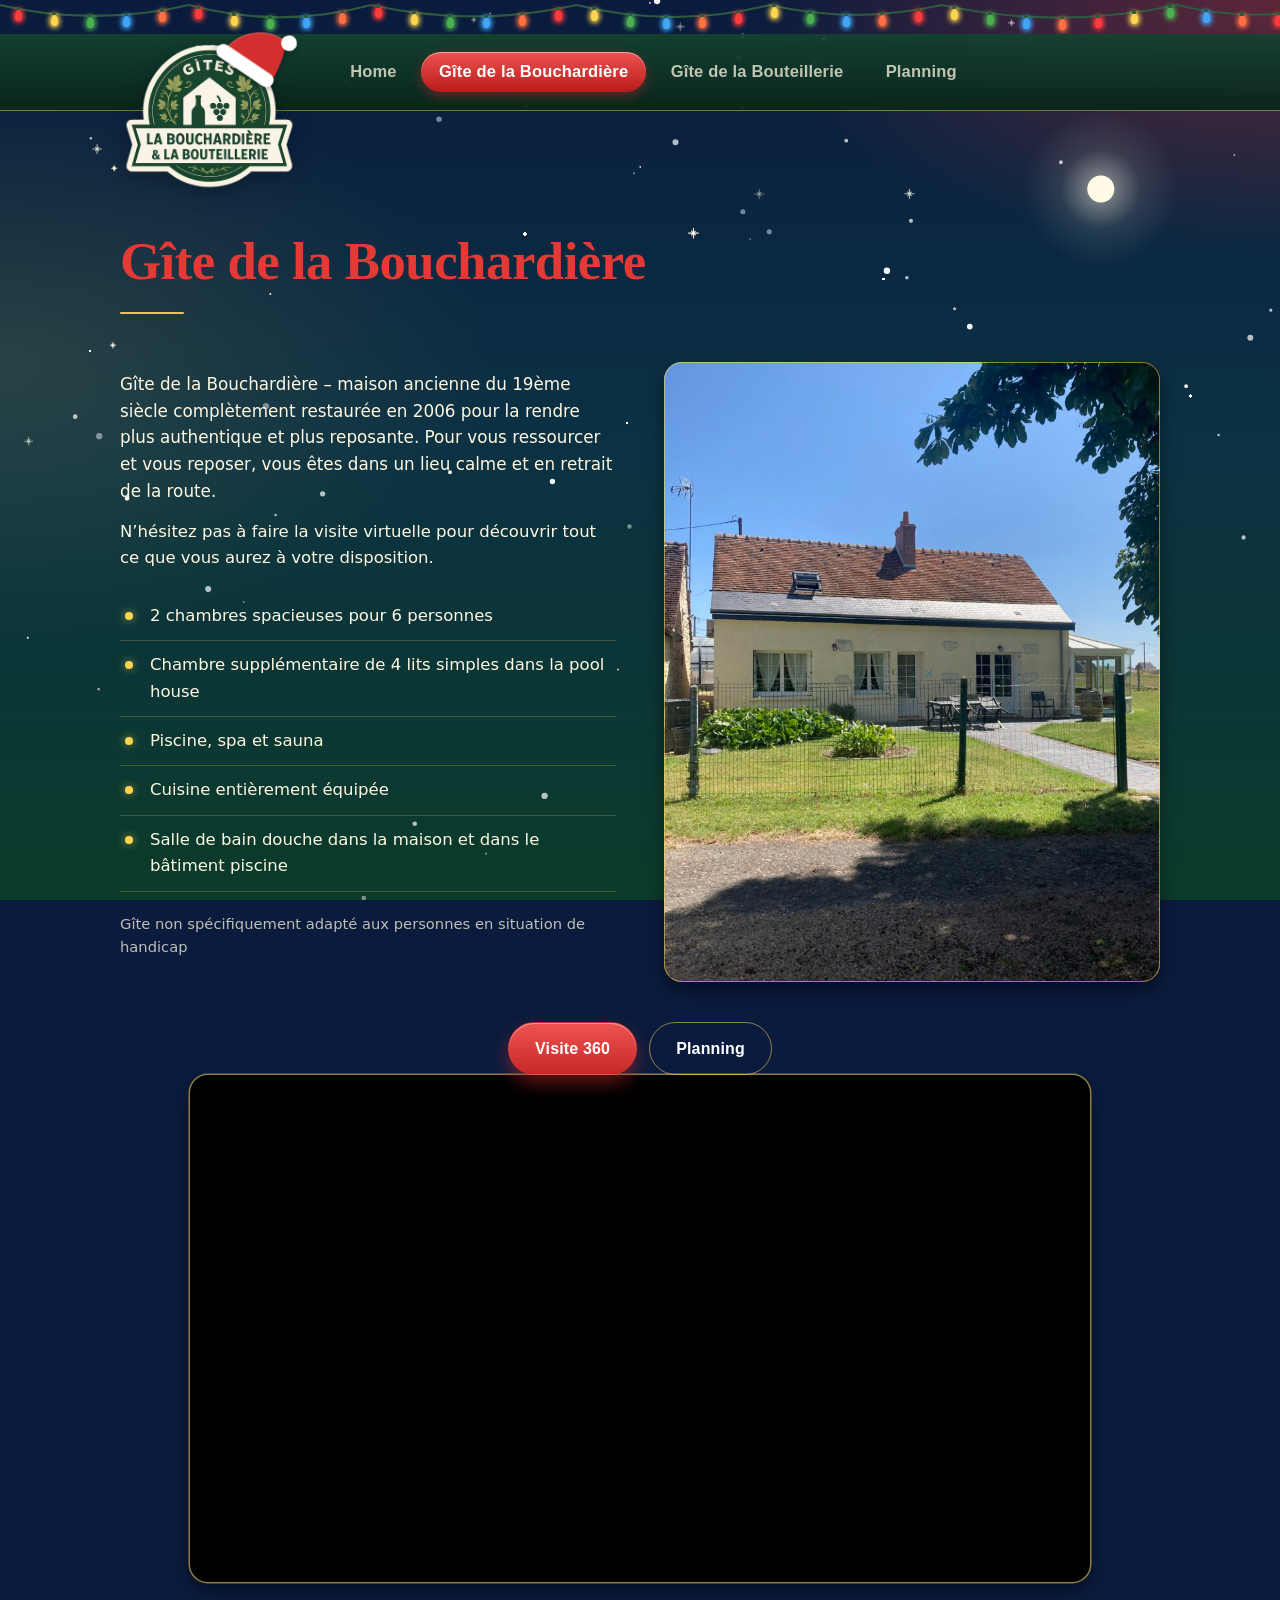
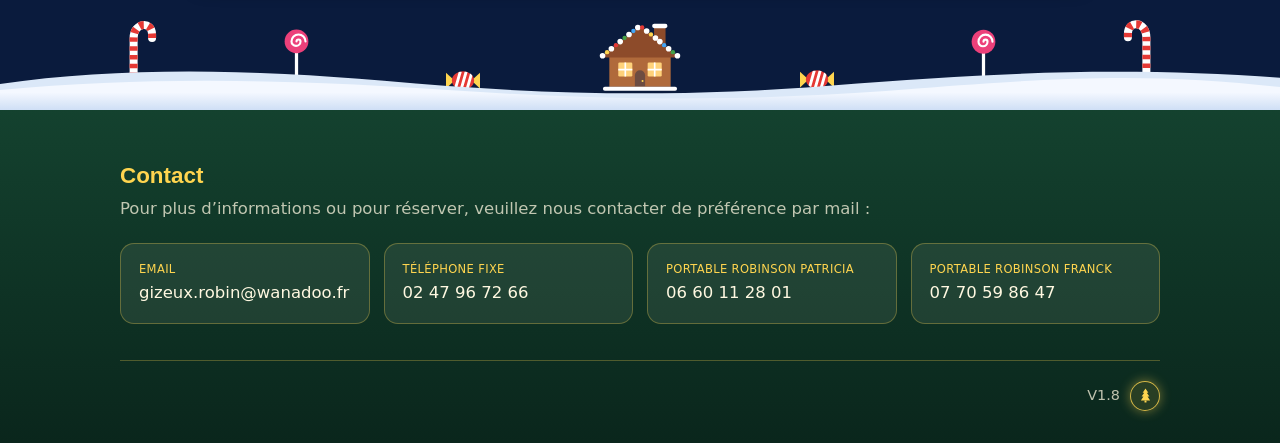
==== commit 1cf2e42b: "V1.8 : thème de Noël plus fluide (neige allégée, animations GPU, sans flou coûteux) Co-Authored-By: " ====
--- a/bouchardiere.html
+++ b/bouchardiere.html
@@ -20,4 +20,4 @@
 <li><small>Portable Robinson Patricia</small><a href="tel:0660112801">06 60 11 28 01</a></li>
 <li><small>Portable Robinson Franck</small><a href="tel:0770598647">07 70 59 86 47</a></li>
 </ul>
-<div class="legal"><span>V1.7</span><button class="noel-btn" type="button" aria-pressed="false" aria-label="Activer le thème de Noël" title="Activer le thème de Noël"><svg viewBox="0 0 24 24" fill="currentColor" aria-hidden="true"><path d="M12 2l4 6h-2.2l3.7 5.5h-2.6L18.5 19h-13l3.6-5.5H6.5L10.2 8H8z"/><rect x="10.6" y="19" width="2.8" height="3" rx=".5"/></svg></button></div></div></footer><script src="assets/main.js" defer></script><script src="assets/noel.js" defer></script></body></html>+<div class="legal"><span>V1.8</span><button class="noel-btn" type="button" aria-pressed="false" aria-label="Activer le thème de Noël" title="Activer le thème de Noël"><svg viewBox="0 0 24 24" fill="currentColor" aria-hidden="true"><path d="M12 2l4 6h-2.2l3.7 5.5h-2.6L18.5 19h-13l3.6-5.5H6.5L10.2 8H8z"/><rect x="10.6" y="19" width="2.8" height="3" rx=".5"/></svg></button></div></div></footer><script src="assets/main.js" defer></script><script src="assets/noel.js" defer></script></body></html>
--- a/assets/noel.css
+++ b/assets/noel.css
@@ -34,15 +34,15 @@
    radial-gradient(ellipse 55% 45% at 0 40%,rgba(255,213,79,.12),transparent 70%),
    linear-gradient(180deg,#0a1b3d 0%,#0b3144 48%,#0b3b2a 100%)}
 .noel-snow{position:fixed;inset:0;width:100vw;height:100vh;z-index:-1;pointer-events:none}
-.noel-sleigh{position:fixed;left:0;z-index:-1;pointer-events:none;filter:blur(1.3px);opacity:0;will-change:transform}
+.noel-sleigh{position:fixed;left:0;z-index:-1;pointer-events:none;opacity:0;will-change:transform,opacity}
 
 /* ---------- Guirlande (en haut de page) ---------- */
-.noel-garland{position:absolute;top:0;left:0;right:0;height:34px;z-index:30;pointer-events:none;overflow:hidden}
+.noel-garland{contain:strict;position:absolute;top:0;left:0;right:0;height:34px;z-index:30;pointer-events:none;overflow:hidden}
 .noel-garland svg{position:absolute;inset:0}
 .noel-garland .b{position:absolute;width:7px;height:11px;margin-left:-3.5px;border-radius:50% 50% 45% 45%/60% 60% 40% 40%;background:var(--c);
-  box-shadow:0 0 5px 2px var(--c);animation:noel-tw 1.9s ease-in-out infinite}
+  box-shadow:0 0 5px 2px var(--c);animation:noel-tw 1.9s ease-in-out infinite;will-change:opacity}
 .noel-garland .b::before{content:"";position:absolute;left:1.5px;top:-3px;width:4px;height:3.5px;border-radius:1px;background:#2d5a3f}
-@keyframes noel-tw{0%,100%{opacity:1;box-shadow:0 0 5px 2px var(--c)}50%{opacity:.55;box-shadow:0 0 1px 0 var(--c)}}
+@keyframes noel-tw{0%,100%{opacity:1}50%{opacity:.5}}
 html.noel-still .noel-garland .b{animation:none;opacity:.9}
 
 /* ---------- Typographie : Playfair (titres) + Inter (texte) ---------- */
@@ -55,8 +55,8 @@
 html.noel footer h3{font-family:'Inter',sans-serif;font-weight:600;letter-spacing:0;color:#ffd54f;font-size:1.4rem}
 
 /* ---------- Barre de navigation : dégradé sapin, liseré or ---------- */
-html.noel .nav,html.noel body.home .nav.scrolled{background:linear-gradient(180deg,rgba(20,66,48,.78),rgba(10,38,28,.82));
-  border-bottom:1px solid rgba(255,213,79,.4);backdrop-filter:blur(14px)}
+html.noel .nav,html.noel body.home .nav.scrolled{background:linear-gradient(180deg,rgba(20,66,48,.94),rgba(10,38,28,.96));
+  border-bottom:1px solid rgba(255,213,79,.4);backdrop-filter:none}
 html.noel .links a{color:var(--muted);font-family:'Inter',sans-serif;font-weight:600;text-transform:none;letter-spacing:.01em}
 html.noel .links a:hover{color:#fff;background:rgba(255,248,225,.12)}
 html.noel .nav a[aria-current=page],html.noel body.home .nav a[aria-current=page],html.noel body.home .nav.scrolled .links a[aria-current=page]{
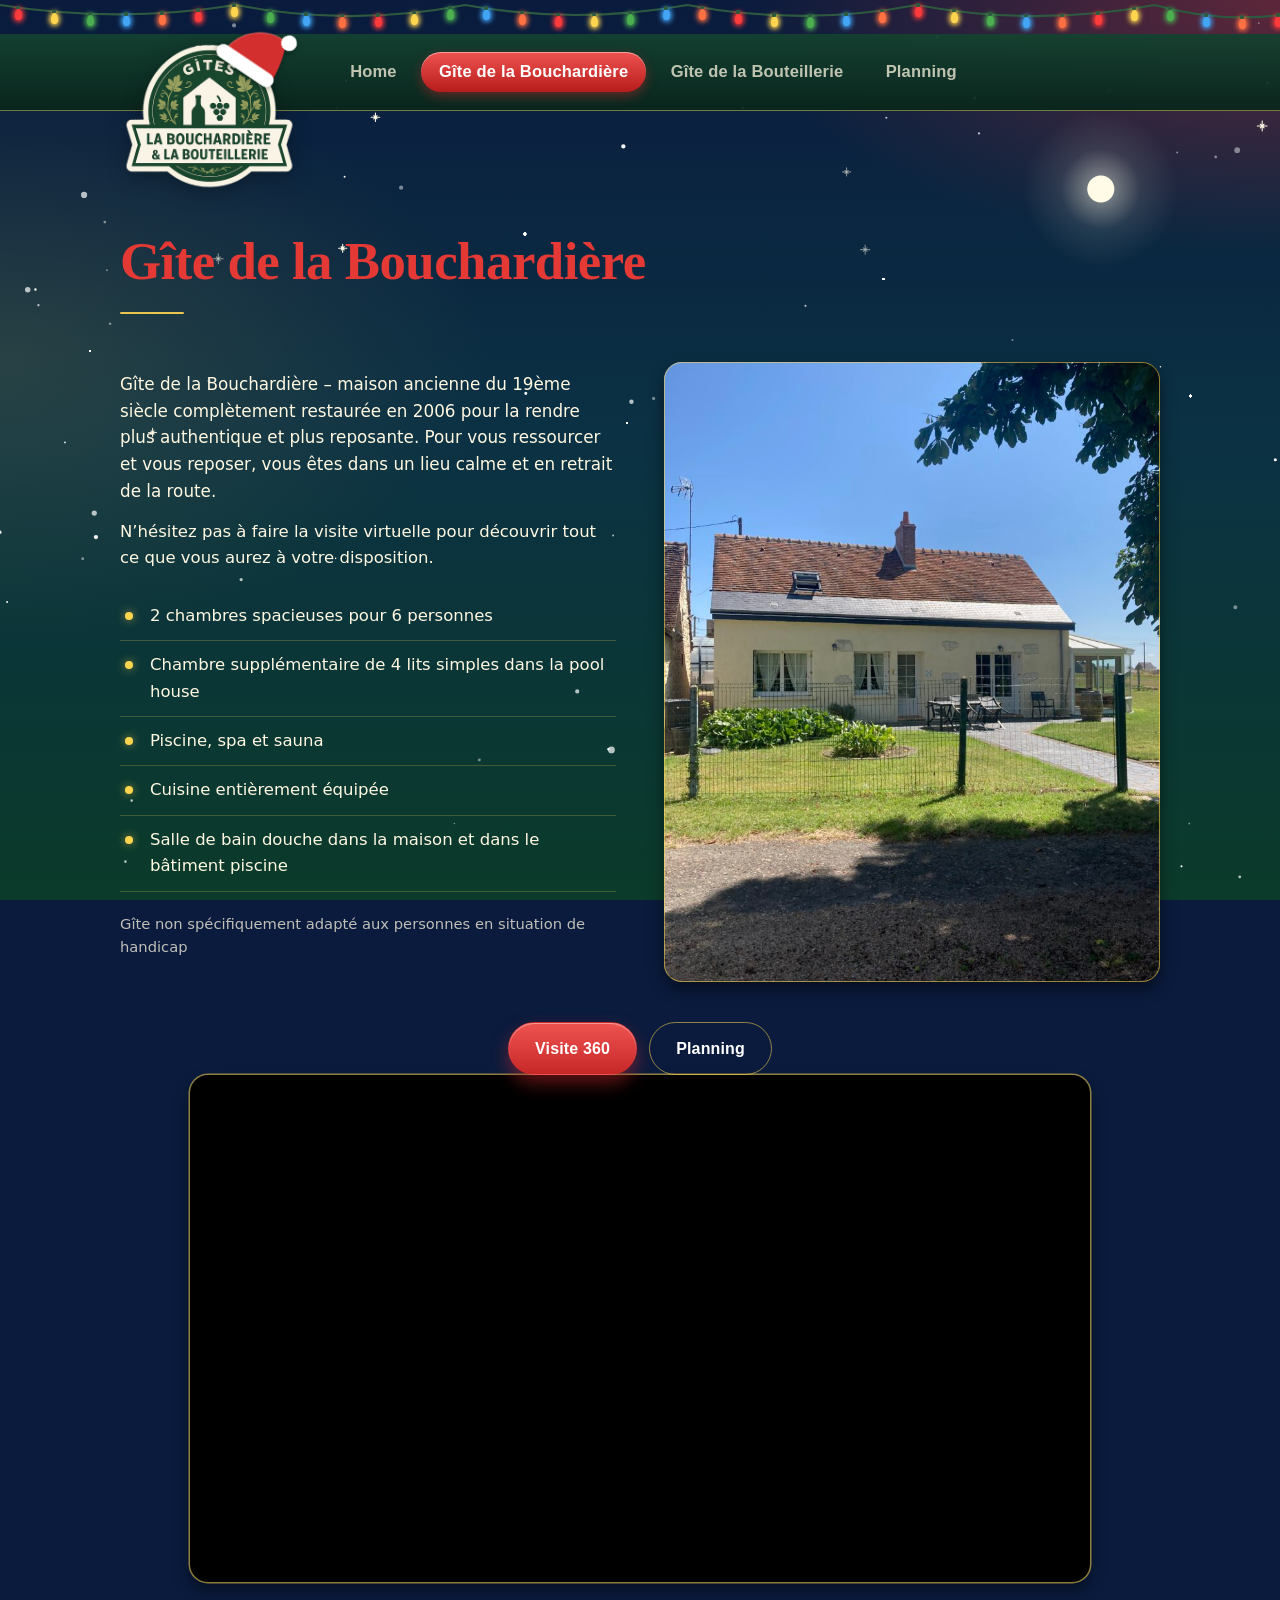
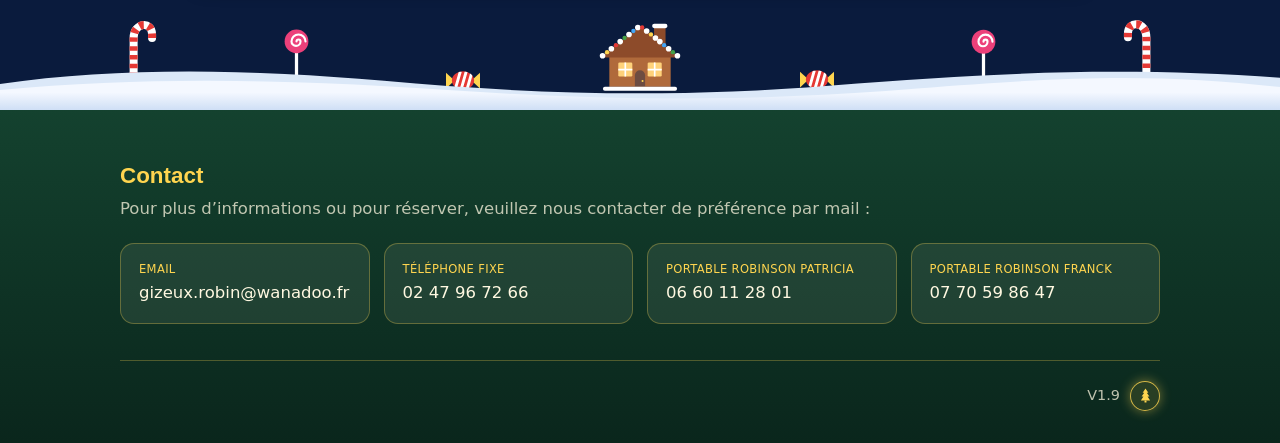
==== commit 742219f7: "V1.9 : plannings adaptés à la largeur du téléphone Co-Authored-By: Claude Sonnet 5.5 <noreply@anthro" ====
--- a/bouchardiere.html
+++ b/bouchardiere.html
@@ -20,4 +20,4 @@
 <li><small>Portable Robinson Patricia</small><a href="tel:0660112801">06 60 11 28 01</a></li>
 <li><small>Portable Robinson Franck</small><a href="tel:0770598647">07 70 59 86 47</a></li>
 </ul>
-<div class="legal"><span>V1.8</span><button class="noel-btn" type="button" aria-pressed="false" aria-label="Activer le thème de Noël" title="Activer le thème de Noël"><svg viewBox="0 0 24 24" fill="currentColor" aria-hidden="true"><path d="M12 2l4 6h-2.2l3.7 5.5h-2.6L18.5 19h-13l3.6-5.5H6.5L10.2 8H8z"/><rect x="10.6" y="19" width="2.8" height="3" rx=".5"/></svg></button></div></div></footer><script src="assets/main.js" defer></script><script src="assets/noel.js" defer></script></body></html>+<div class="legal"><span>V1.9</span><button class="noel-btn" type="button" aria-pressed="false" aria-label="Activer le thème de Noël" title="Activer le thème de Noël"><svg viewBox="0 0 24 24" fill="currentColor" aria-hidden="true"><path d="M12 2l4 6h-2.2l3.7 5.5h-2.6L18.5 19h-13l3.6-5.5H6.5L10.2 8H8z"/><rect x="10.6" y="19" width="2.8" height="3" rx=".5"/></svg></button></div></div></footer><script src="assets/main.js" defer></script><script src="assets/noel.js" defer></script></body></html>
--- a/assets/style.css
+++ b/assets/style.css
@@ -221,3 +221,8 @@
 }
 /* Tablette / téléphone : le menu déroulant grandit un peu aussi */
 @media(max-width:1100px){.links a,.links a:first-child{font-size:clamp(17px,1.6vw + 7px,22px)}}
+
+/* Calendriers externes réduits à la largeur de l'écran (voir main.js) */
+.plan .fit{margin:0 auto;overflow:hidden}
+.plan .fit iframe{max-width:none;margin:0;transform-origin:0 0}
+@media(max-width:700px){.plan{overflow-x:hidden;padding:8px}}
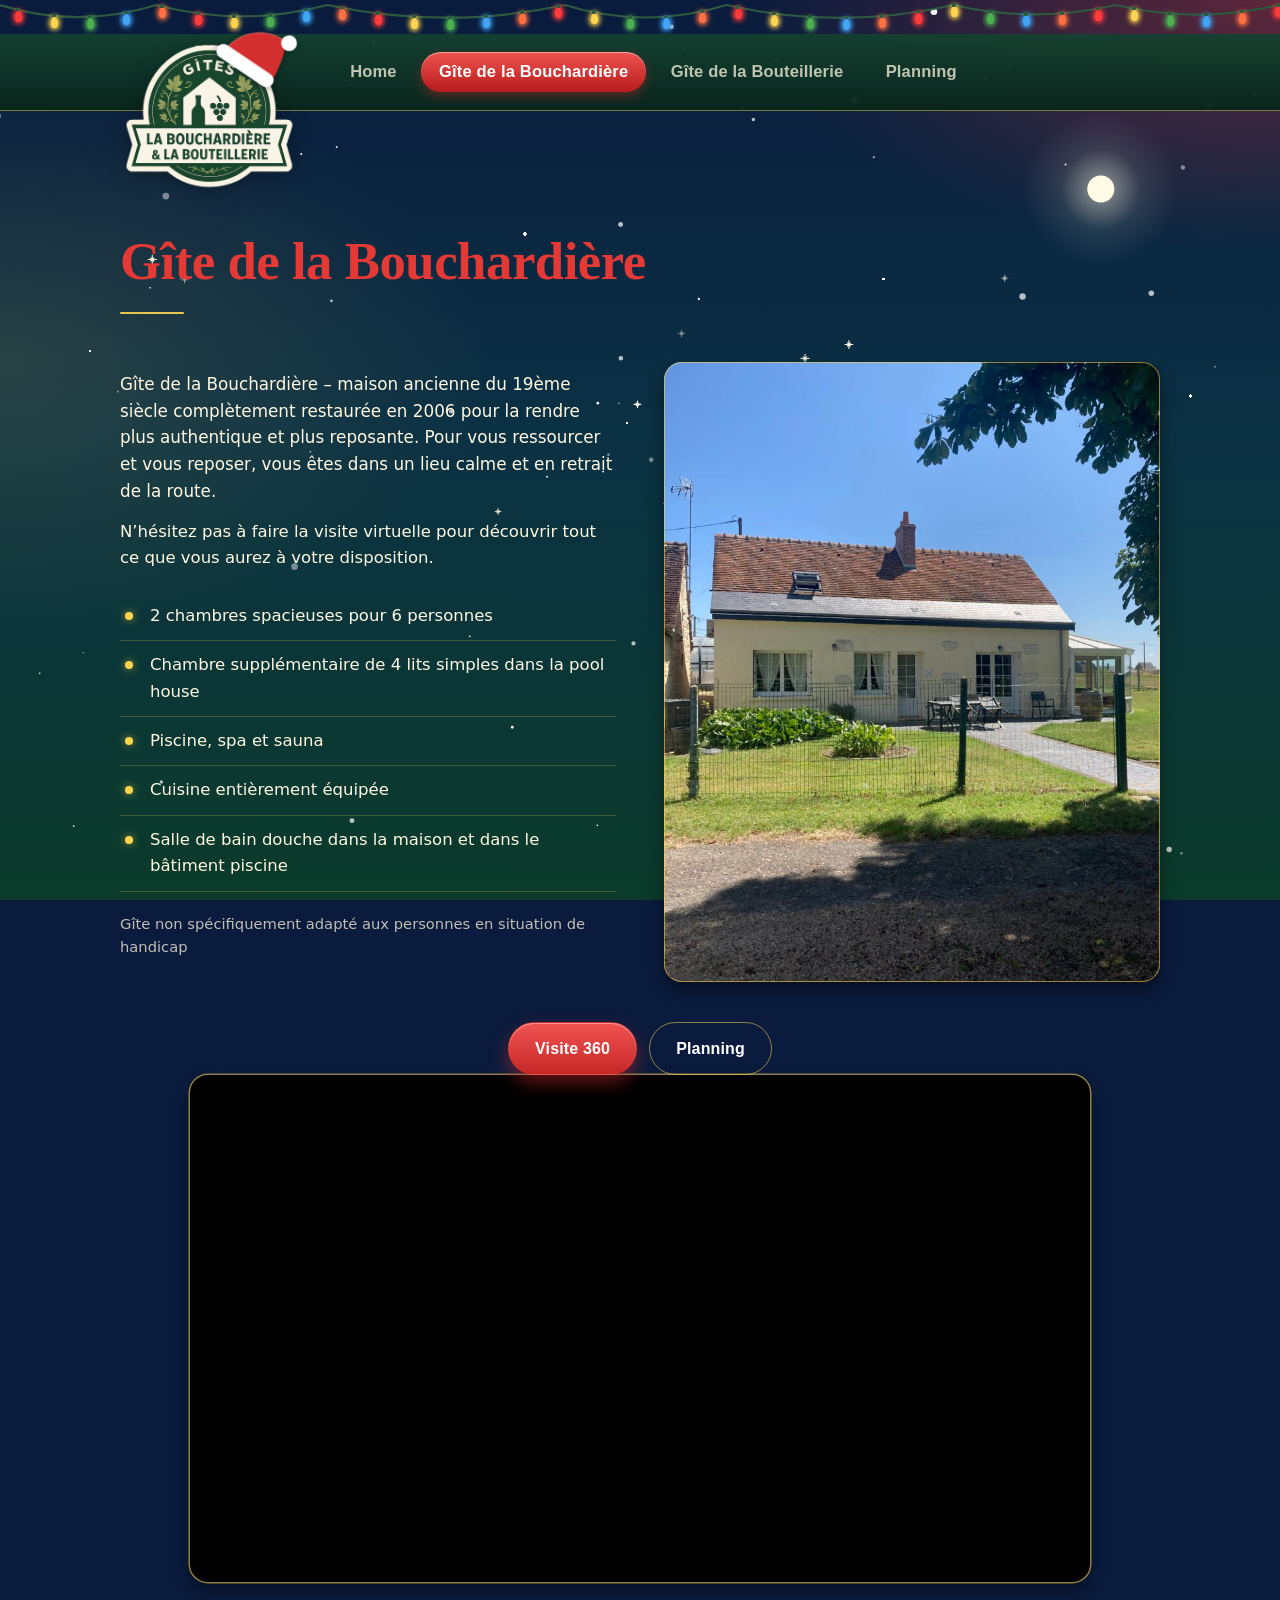
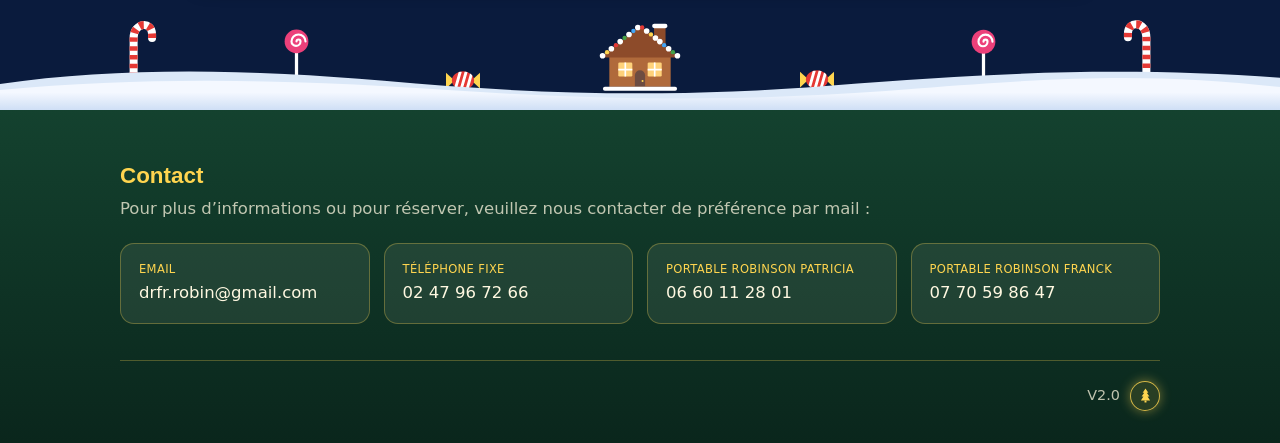
==== commit a245b257: "V2.0 : nouvelle adresse e-mail de contact Co-Authored-By: Claude Sonnet 5.5 <noreply@anthropic.com> " ====
--- a/bouchardiere.html
+++ b/bouchardiere.html
@@ -15,9 +15,9 @@
 <div class="video"><iframe src="https://www.youtube-nocookie.com/embed/SOE2vzwjdvA" title="Vidéo du gîte de la Bouchardière" loading="lazy" allow="accelerometer; autoplay; clipboard-write; encrypted-media; gyroscope; picture-in-picture; web-share" referrerpolicy="strict-origin-when-cross-origin" allowfullscreen></iframe></div></main><footer><div class="wrap"><h3>Contact</h3>
 <p>Pour plus d’informations ou pour réserver, veuillez nous contacter de préférence par mail :</p>
 <ul class="contact">
-<li><small>Email</small><a href="mailto:gizeux.robin@wanadoo.fr">gizeux.robin@wanadoo.fr</a></li>
+<li><small>Email</small><a href="mailto:drfr.robin@gmail.com">drfr.robin@gmail.com</a></li>
 <li><small>Téléphone fixe</small><a href="tel:0247967266">02 47 96 72 66</a></li>
 <li><small>Portable Robinson Patricia</small><a href="tel:0660112801">06 60 11 28 01</a></li>
 <li><small>Portable Robinson Franck</small><a href="tel:0770598647">07 70 59 86 47</a></li>
 </ul>
-<div class="legal"><span>V1.9</span><button class="noel-btn" type="button" aria-pressed="false" aria-label="Activer le thème de Noël" title="Activer le thème de Noël"><svg viewBox="0 0 24 24" fill="currentColor" aria-hidden="true"><path d="M12 2l4 6h-2.2l3.7 5.5h-2.6L18.5 19h-13l3.6-5.5H6.5L10.2 8H8z"/><rect x="10.6" y="19" width="2.8" height="3" rx=".5"/></svg></button></div></div></footer><script src="assets/main.js" defer></script><script src="assets/noel.js" defer></script></body></html>+<div class="legal"><span>V2.0</span><button class="noel-btn" type="button" aria-pressed="false" aria-label="Activer le thème de Noël" title="Activer le thème de Noël"><svg viewBox="0 0 24 24" fill="currentColor" aria-hidden="true"><path d="M12 2l4 6h-2.2l3.7 5.5h-2.6L18.5 19h-13l3.6-5.5H6.5L10.2 8H8z"/><rect x="10.6" y="19" width="2.8" height="3" rx=".5"/></svg></button></div></div></footer><script src="assets/main.js" defer></script><script src="assets/noel.js" defer></script></body></html>
